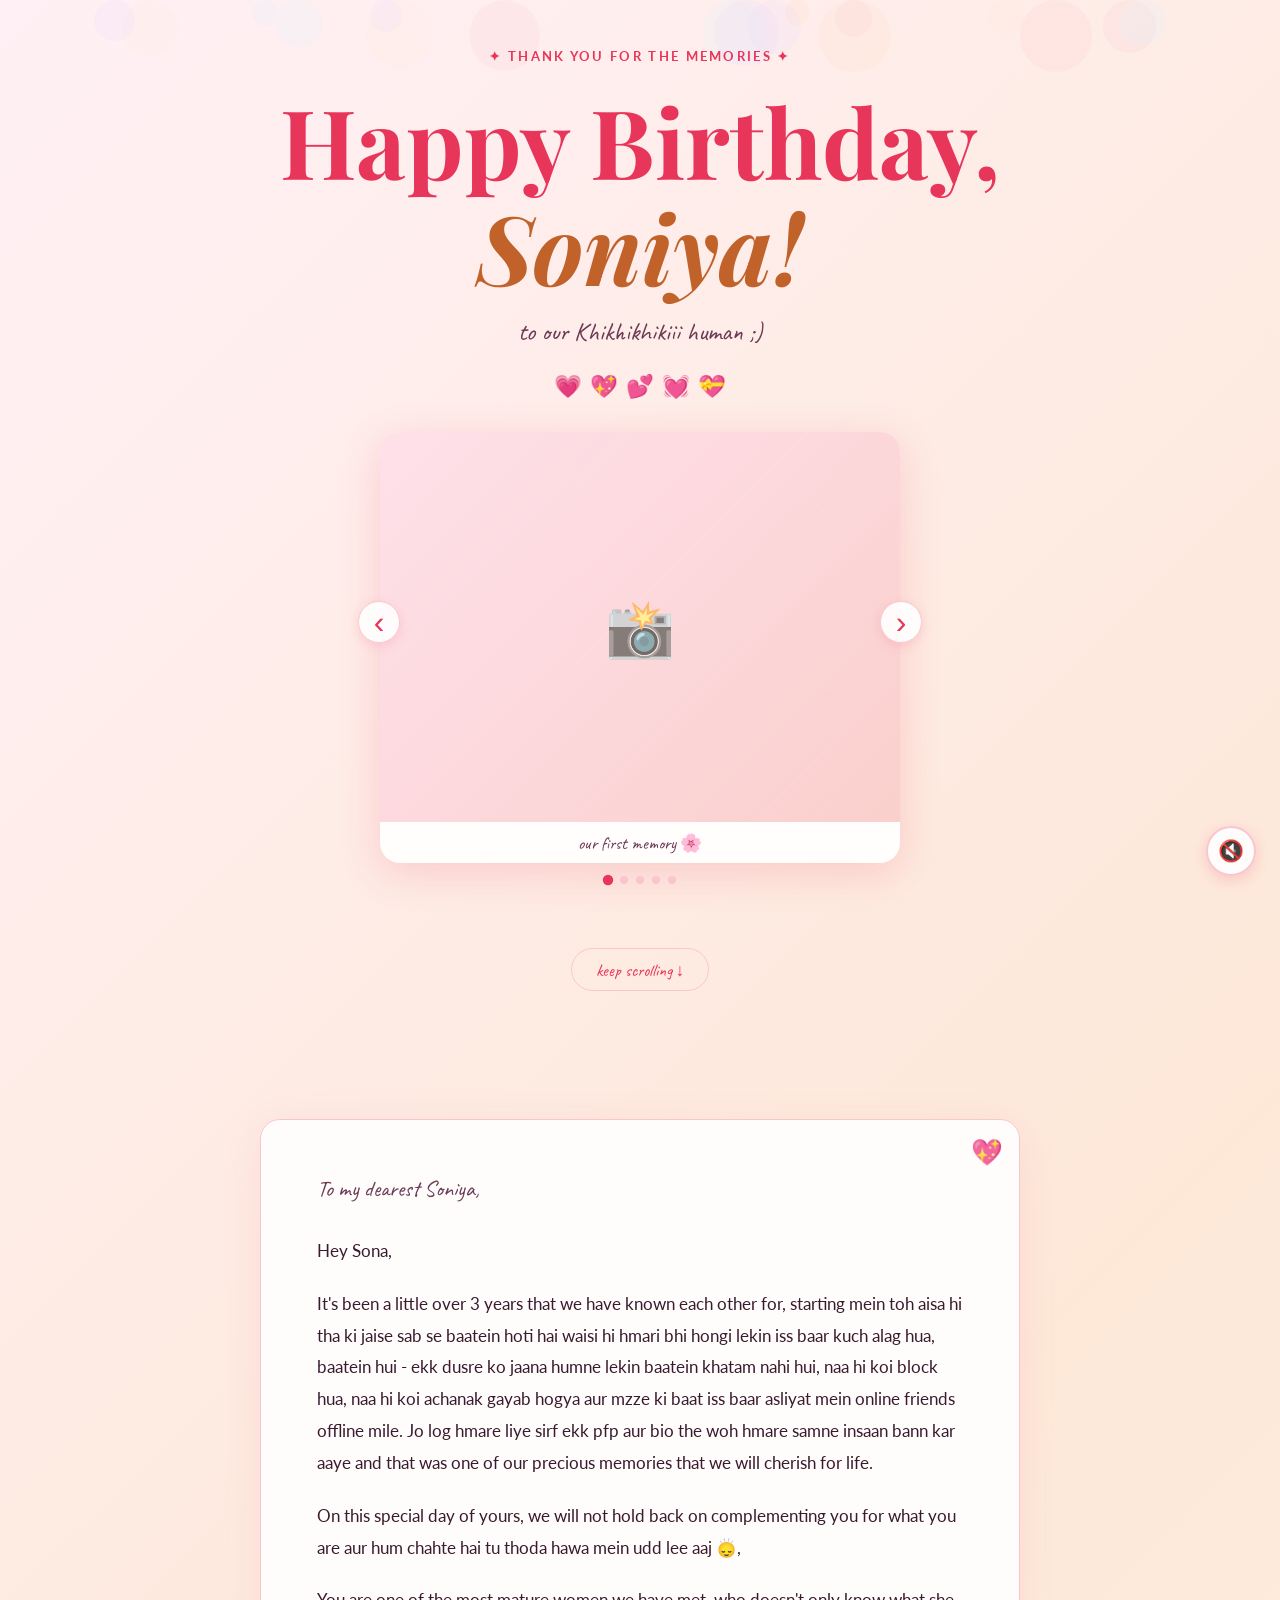
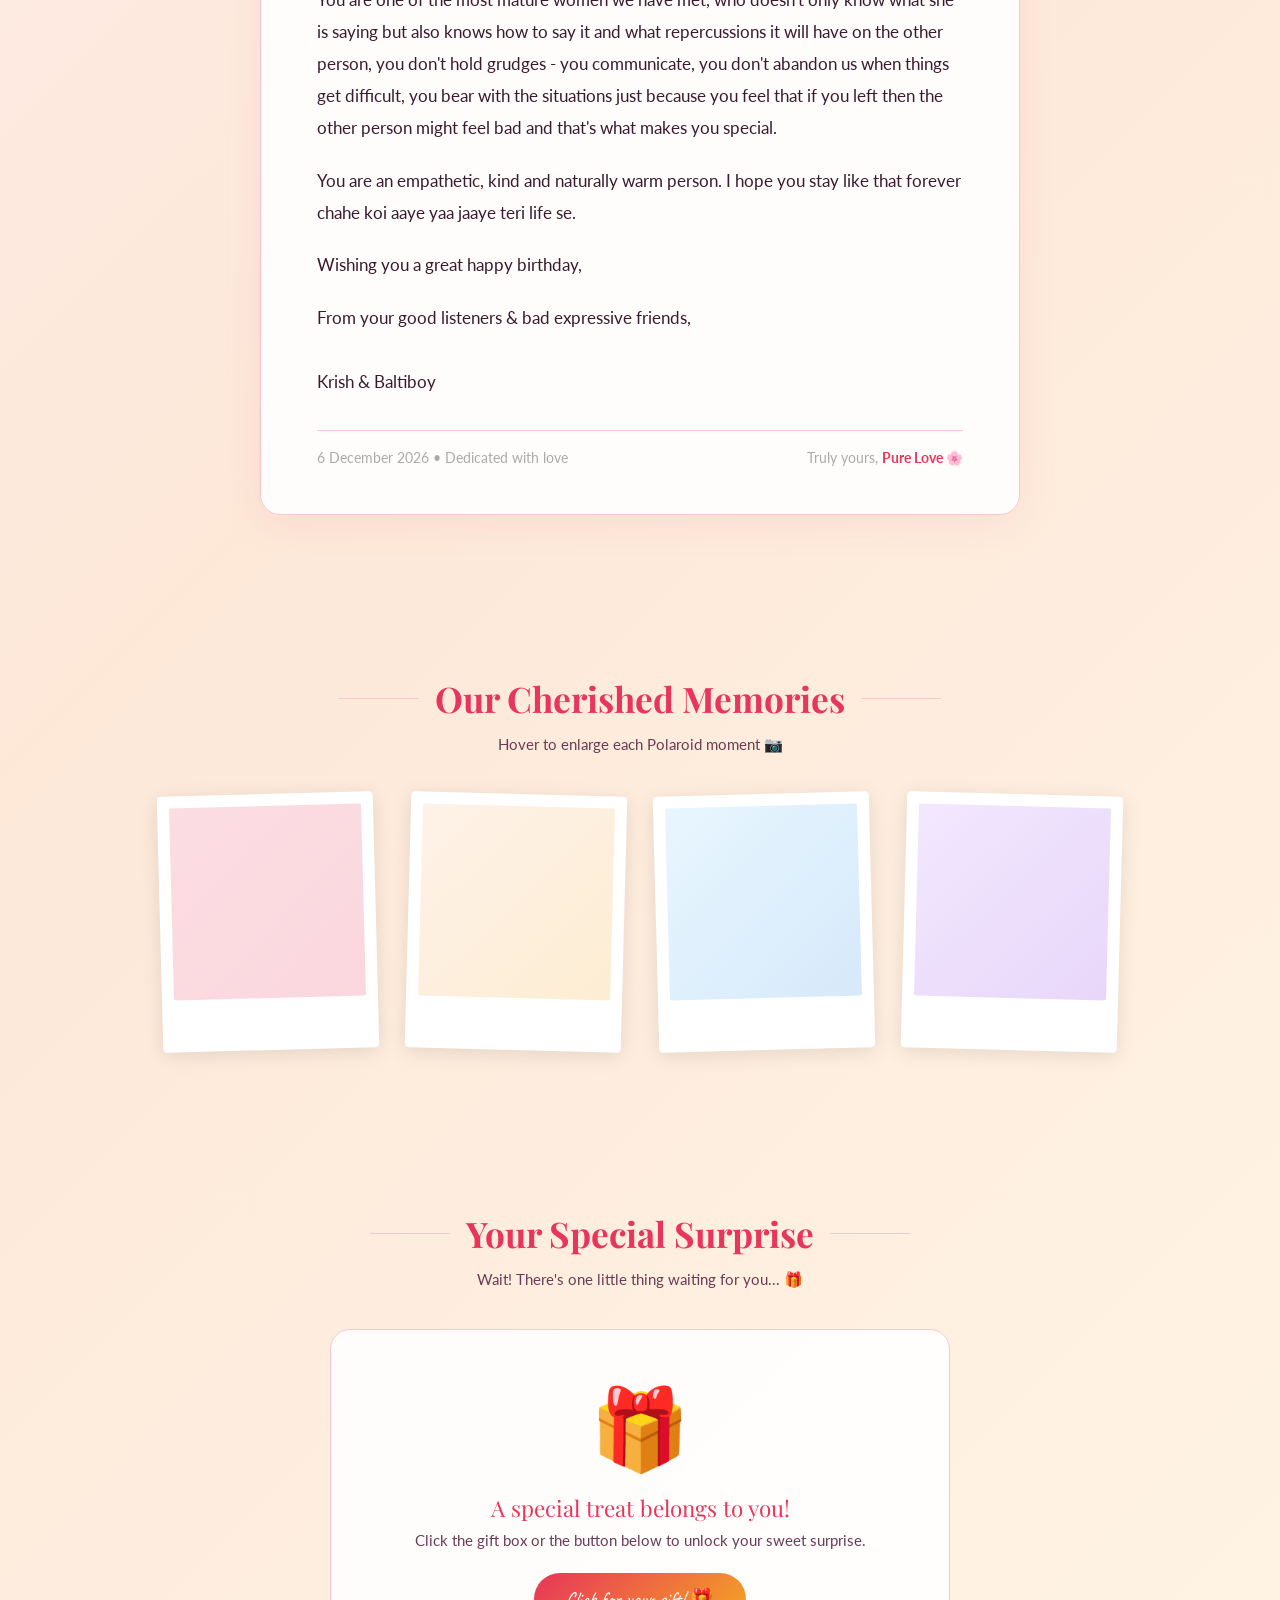
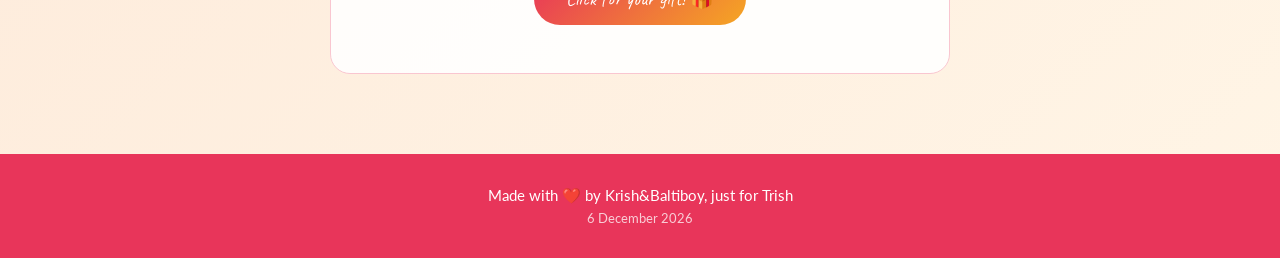
==== index.html @ 86bf69ec "Move project files to root" ====
<!DOCTYPE html>
<html lang="en">
<head>
  <meta charset="UTF-8" />
  <meta name="viewport" content="width=device-width, initial-scale=1.0"/>
  <title>Happy Birthday, Soniya! 🎂</title>
  <link rel="stylesheet" href="style.css" />
  <link href="https://fonts.googleapis.com/css2?family=Playfair+Display:ital,wght@0,400;0,700;1,400&family=Lato:wght@300;400;700&family=Caveat:wght@400;600&display=swap" rel="stylesheet">
</head>
<body>

  <!-- Audio players -->
  <audio id="normalMusic" loop>
    <source src="https://www.bensound.com/bensound-music/bensound-romantic.mp3" type="audio/mpeg">
  </audio>
  <audio id="bdayMusic" loop>
    <source src="https://www.soundhelix.com/examples/mp3/SoundHelix-Song-1.mp3" type="audio/mpeg">
  </audio>

  <!-- Music toggle button -->
  <button class="music-btn" id="musicBtn" onclick="toggleMusic()">🔇</button>

  <!-- Floating background elements -->
  <div class="bg-floaters" id="bgFloaters"></div>

  <!-- COUNTDOWN / BIRTHDAY BANNER -->
  <div id="countdownBanner" class="countdown-banner">
    <div id="countdownInner"></div>
  </div>

  <!-- HERO SECTION -->
  <section id="hero">
    <div class="sparkles" id="sparkles"></div>
    <p class="eyebrow" id="heroEyebrow">✦ wishing you the happiest day ✦</p>
    <h1 id="heroTitle">Happy Birthday,<br><span class="name">Soniya!</span></h1>
    <p class="tagline" id="heroTagline">to our Khikhikhikiii human ;)</p>
    <div class="hearts-row" id="heartsRow"></div>

    <!-- PHOTO CAROUSEL -->
    <div class="carousel-wrapper">
      <button class="carousel-arrow left" onclick="moveCarousel(-1)">&#8249;</button>
      <div class="carousel-track-outer">
        <div class="carousel-track" id="carouselTrack">
          <div class="carousel-slide">
            <div class="carousel-photo cp1">📸</div>
            <p class="carousel-caption">our first memory 🌸</p>
          </div>
          <div class="carousel-slide">
            <div class="carousel-photo cp2">📸</div>
            <p class="carousel-caption">laughing together ✨</p>
          </div>
          <div class="carousel-slide">
            <div class="carousel-photo cp3">📸</div>
            <p class="carousel-caption">always smiling 💫</p>
          </div>
          <div class="carousel-slide">
            <div class="carousel-photo cp4">📸</div>
            <p class="carousel-caption">sweet moments 🎂</p>
          </div>
          <div class="carousel-slide">
            <div class="carousel-photo cp5">📸</div>
            <p class="carousel-caption">my favorite human 💖</p>
          </div>
        </div>
      </div>
      <button class="carousel-arrow right" onclick="moveCarousel(1)">&#8250;</button>
      <div class="carousel-dots" id="carouselDots"></div>
    </div>

    <a href="#letter" class="scroll-btn">keep scrolling ↓</a>
  </section>

  <!-- LETTER SECTION -->
  <section id="letter">
    <div class="letter-card">
      <span class="letter-heart">💖</span>
      <div class="letter-inner">
        <p class="salutation">To my dearest Soniya,</p>
        <p>Hey Sona, </p>
        <p>It's been a little over 3 years that we have known each other for, starting mein toh aisa hi tha ki jaise sab se baatein hoti hai waisi hi hmari bhi hongi lekin iss baar kuch alag hua, baatein hui - ekk dusre ko jaana humne lekin baatein khatam nahi hui, naa hi koi block hua, naa hi koi achanak gayab hogya aur mzze ki baat iss baar asliyat mein online friends offline mile. Jo log hmare liye sirf ekk pfp aur bio the woh hmare samne insaan bann kar aaye and that was one of our precious memories that we will cherish for life. </p>
        <p>On this special day of yours, we will not hold back on complementing you for what you are aur hum chahte hai tu thoda hawa mein udd lee aaj 🙂‍↕️,</p>
        <p>You are one of the most mature women we have met, who doesn't only know what she is saying but also knows how to say it and what repercussions it will have on the other person, you don't hold grudges - you communicate, you don't abandon us when things get difficult, you bear with the situations just because you feel that if you left then the other person might feel bad and that's what makes you special.</p>
        <p>You are an empathetic, kind and naturally warm person. I hope you stay like that forever chahe koi aaye yaa jaaye teri life se.</p>
        <p>Wishing you a great happy birthday,</p>
        <p>From your good listeners & bad expressive friends,</p>
        <p class="sign-off">Krish & Baltiboy</p>
      </div>
      <div class="letter-footer">
        <span class="letter-date" id="letterDate"></span>
        <span class="letter-brand">Truly yours, <strong>Pure Love 🌸</strong></span>
      </div>
    </div>
  </section>

  <!-- MEMORIES SECTION -->
  <section id="memories">
    <div class="section-header">
      <span class="line"></span>
      <h2>Our Cherished Memories</h2>
      <span class="line"></span>
    </div>
    <p class="section-sub">Hover to enlarge each Polaroid moment 📷</p>
    <div class="polaroid-grid">
      <div class="polaroid">
        <div class="polaroid-photo ph1"></div>
      </div>
      <div class="polaroid">
        <div class="polaroid-photo ph2"></div>
      </div>
      <div class="polaroid">
        <div class="polaroid-photo ph3"></div>
      </div>
      <div class="polaroid">
        <div class="polaroid-photo ph4"></div>
      </div>
    </div>
  </section>

  <!-- SURPRISE SECTION -->
  <section id="surprise">
    <div class="section-header">
      <span class="line"></span>
      <h2>Your Special Surprise</h2>
      <span class="line"></span>
    </div>
    <p class="section-sub">Wait! There's one little thing waiting for you... 🎁</p>

    <div class="gift-box-wrapper" id="giftWrapper">
      <div class="gift-front" id="giftFront">
        <div class="gift-icon" onclick="revealGift()">🎁</div>
        <p class="gift-title">A special treat belongs to you!</p>
        <p class="gift-hint">Click the gift box or the button below to unlock your sweet surprise.</p>
        <button class="gift-btn" onclick="revealGift()">Click for your gift! 🎁</button>
      </div>

      <div class="gift-reveal" id="giftReveal">
        <div class="confetti-burst" id="confettiBurst"></div>
        <p class="reveal-title">Ta-Da! Go treat yourself! 🎉</p>
        <p class="reveal-sub">Here is a little sweet treat. Go grab your favorite double chocolate cookie or a special latte today!</p>

        <!-- IMAGE FOR GIFT SURPRISE -->
        <div class="note-wrapper">
          <img class="gift-display-image" src="images/image.png" alt="Birthday surprise gift" />
        </div>

        <button class="fold-btn" onclick="foldBack()">Fold surprise back ↩</button>
      </div>
    </div>
  </section>

  <!-- FOOTER -->
  <footer>
    <p>Made with ❤️ by Krish&Baltiboy, just for Trish</p>
    <p class="footer-date" id="footerDate"></p>
  </footer>

  <script src="script.js"></script>
</body>
</html>
---- style.css ----
*, *::before, *::after { margin: 0; padding: 0; box-sizing: border-box; }

:root {
  --pink: #e8355a;
  --pink-light: #f9c6d0;
  --pink-pale: #fff0f5;
  --peach: #fde8d8;
  --gold: #f5a623;
  --text-dark: #3a1a2e;
  --text-mid: #6b3a55;
  --white: #ffffff;
  --gradient-bg: linear-gradient(135deg, #fff0f5 0%, #fde8d8 50%, #fff5e6 100%);
}

html { scroll-behavior: smooth; }

body {
  font-family: 'Lato', sans-serif;
  background: var(--gradient-bg);
  color: var(--text-dark);
  overflow-x: hidden;
}

/* Birthday mode — extra sparkle background */
body.is-bday {
  background: linear-gradient(135deg, #ffe0ec 0%, #ffd6c8 50%, #fff0d6 100%);
}

/* ── MUSIC BUTTON ── */
.music-btn {
  position: fixed;
  bottom: 1.5rem;
  right: 1.5rem;
  z-index: 1000;
  width: 50px; height: 50px;
  border-radius: 50%;
  border: 2px solid var(--pink-light);
  background: rgba(255,255,255,0.9);
  font-size: 1.3rem;
  cursor: pointer;
  box-shadow: 0 4px 15px rgba(232,53,90,0.2);
  transition: transform 0.2s, box-shadow 0.2s;
}
.music-btn:hover { transform: scale(1.1); }
.music-btn.playing {
  border-color: var(--pink);
  animation: musicPulse 1.5s ease-in-out infinite;
}
@keyframes musicPulse {
  0%, 100% { box-shadow: 0 4px 15px rgba(232,53,90,0.2); }
  50%       { box-shadow: 0 4px 25px rgba(232,53,90,0.5); }
}

/* ── COUNTDOWN BANNER ── */
.countdown-banner {
  display: none;
  position: sticky;
  top: 0;
  z-index: 500;
  background: linear-gradient(90deg, #e8355a, #f5a623);
  color: white;
  text-align: center;
  padding: 0.8rem 1rem;
  box-shadow: 0 2px 12px rgba(232,53,90,0.3);
}
.countdown-banner.visible { display: block; }

.cd-label {
  font-family: 'Caveat', cursive;
  font-size: 1rem;
  margin-bottom: 0.4rem;
  opacity: 0.95;
}
.cd-blocks {
  display: inline-flex;
  align-items: center;
  gap: 0.4rem;
}
.cd-block {
  display: flex;
  flex-direction: column;
  align-items: center;
  background: rgba(255,255,255,0.2);
  border-radius: 8px;
  padding: 0.25rem 0.7rem;
  min-width: 52px;
}
.cd-num {
  font-family: 'Playfair Display', serif;
  font-size: 1.5rem;
  font-weight: 700;
  line-height: 1;
}
.cd-unit {
  font-size: 0.6rem;
  text-transform: uppercase;
  letter-spacing: 0.1em;
  opacity: 0.85;
}
.cd-sep {
  font-size: 1.4rem;
  font-weight: bold;
  opacity: 0.7;
  margin-bottom: 0.8rem;
}

/* ── BACKGROUND FLOATERS ── */
.bg-floaters {
  position: fixed;
  inset: 0;
  pointer-events: none;
  z-index: 0;
  overflow: hidden;
}
.floater {
  position: absolute;
  border-radius: 50%;
  opacity: 0.18;
  animation: floatDot linear infinite;
}
@keyframes floatDot {
  0%   { transform: translateY(100vh) scale(0.5); opacity: 0; }
  10%  { opacity: 0.18; }
  90%  { opacity: 0.18; }
  100% { transform: translateY(-10vh) scale(1); opacity: 0; }
}

/* ── HERO ── */
#hero {
  min-height: 100vh;
  display: flex;
  flex-direction: column;
  align-items: center;
  justify-content: center;
  text-align: center;
  padding: 3rem 1.5rem;
  position: relative;
  z-index: 1;
}

.eyebrow {
  font-size: 0.8rem;
  letter-spacing: 0.18em;
  color: var(--pink);
  font-weight: 700;
  text-transform: uppercase;
  margin-bottom: 1.5rem;
  animation: fadeUp 0.8s ease both;
}

#hero h1 {
  font-family: 'Playfair Display', serif;
  font-size: clamp(3rem, 8vw, 6rem);
  color: var(--pink);
  line-height: 1.1;
  animation: fadeUp 0.9s ease 0.1s both;
}
#hero h1 .name {
  color: #c0622a;
  font-style: italic;
  display: block;
}

.tagline {
  font-family: 'Caveat', cursive;
  font-size: 1.6rem;
  color: var(--text-mid);
  margin-top: 1rem;
  animation: fadeUp 1s ease 0.2s both;
}

.hearts-row {
  display: flex;
  gap: 0.5rem;
  margin-top: 1.5rem;
  animation: fadeUp 1s ease 0.3s both;
}
.heart-float {
  font-size: 1.4rem;
  animation: heartBeat 1.8s ease-in-out infinite;
}
.heart-float:nth-child(2) { animation-delay: 0.3s; }
.heart-float:nth-child(3) { animation-delay: 0.6s; }
@keyframes heartBeat {
  0%, 100% { transform: scale(1); }
  50%       { transform: scale(1.3); }
}

.scroll-btn {
  margin-top: 2.5rem;
  font-family: 'Caveat', cursive;
  font-size: 1.1rem;
  color: var(--pink);
  text-decoration: none;
  border: 1.5px solid var(--pink-light);
  padding: 0.6rem 1.5rem;
  border-radius: 50px;
  animation: fadeUp 1s ease 0.4s both, bounce 2s ease 1.5s infinite;
  transition: background 0.2s;
}
.scroll-btn:hover { background: var(--pink-light); }
@keyframes bounce {
  0%, 100% { transform: translateY(0); }
  50%       { transform: translateY(6px); }
}

/* Sparkles */
.sparkles { position: absolute; inset: 0; pointer-events: none; }
.sparkle {
  position: absolute;
  animation: sparklePop 3s ease-in-out infinite;
  opacity: 0;
}
@keyframes sparklePop {
  0%, 100% { opacity: 0; transform: scale(0) rotate(0deg); }
  50%       { opacity: 1; transform: scale(1) rotate(180deg); }
}

/* ── LETTER ── */
#letter { padding: 5rem 1.5rem; position: relative; z-index: 1; }

.letter-card {
  position: relative;
  max-width: 760px;
  margin: 0 auto;
  background: rgba(255,255,255,0.88);
  border-radius: 20px;
  border: 1px solid var(--pink-light);
  padding: 3rem 3.5rem;
  box-shadow: 0 8px 40px rgba(232,53,90,0.08);
  opacity: 0;
  transform: translateY(30px);
  transition: opacity 0.7s ease, transform 0.7s ease;
}
.letter-card.visible { opacity: 1; transform: translateY(0); }

.letter-heart {
  position: absolute;
  top: 1rem;
  right: 1rem;
  font-size: 1.6rem;
  color: var(--pink);
  opacity: 0.9;
  animation: heartBeat 2s ease-in-out infinite;
}

.letter-inner p {
  font-size: 1.05rem;
  line-height: 1.9;
  color: var(--text-dark);
  margin-bottom: 1.3rem;
}
.salutation {
  font-family: 'Caveat', cursive;
  font-size: 1.4rem !important;
  color: var(--text-mid) !important;
  margin-bottom: 1.5rem !important;
}
.sign-off { margin-top: 2rem !important; }
.signature {
  font-family: 'Caveat', cursive;
  font-size: 1.5rem;
  color: var(--pink);
  display: block;
  margin-top: 0.3rem;
}
.letter-footer {
  display: flex;
  justify-content: space-between;
  align-items: center;
  margin-top: 2rem;
  padding-top: 1.2rem;
  border-top: 1px solid var(--pink-light);
  font-size: 0.85rem;
  color: #aaa;
  flex-wrap: wrap;
  gap: 0.5rem;
}
.letter-brand strong { color: var(--pink); }

/* ── SECTION COMMON ── */
section { position: relative; z-index: 1; }

.section-header {
  display: flex;
  align-items: center;
  gap: 1rem;
  justify-content: center;
  margin-bottom: 0.8rem;
}
.section-header h2 {
  font-family: 'Playfair Display', serif;
  font-size: clamp(1.6rem, 4vw, 2.2rem);
  color: var(--pink);
  white-space: nowrap;
}
.line { flex: 1; max-width: 80px; height: 1px; background: var(--pink-light); }
.section-sub { text-align: center; color: var(--text-mid); font-size: 0.95rem; margin-bottom: 2.5rem; }

/* ── MEMORIES ── */
#memories { padding: 5rem 1.5rem; }

.polaroid-grid {
  display: grid;
  grid-template-columns: repeat(auto-fit, minmax(200px, 1fr));
  gap: 2rem;
  max-width: 960px;
  margin: 0 auto;
}

.polaroid {
  background: white;
  padding: 12px 12px 40px;
  border-radius: 4px;
  box-shadow: 0 4px 20px rgba(0,0,0,0.1);
  transition: transform 0.35s cubic-bezier(.34,1.56,.64,1), box-shadow 0.35s ease;
  cursor: pointer;
  opacity: 0;
  transform: translateY(30px) rotate(-1deg);
}
.polaroid:nth-child(even) { transform: translateY(30px) rotate(1deg); }
.polaroid.visible { opacity: 1; }
.polaroid.visible:nth-child(odd)  { transform: rotate(-1.5deg); }
.polaroid.visible:nth-child(even) { transform: rotate(1.5deg); }
.polaroid:hover {
  transform: scale(1.1) rotate(0deg) !important;
  box-shadow: 0 16px 50px rgba(232,53,90,0.18);
  z-index: 10;
}

.polaroid-photo {
  width: 100%;
  aspect-ratio: 1;
  border-radius: 2px;
  margin-bottom: 12px;
  display: flex;
  align-items: center;
  justify-content: center;
  font-size: 2.5rem;
  opacity: 0.6;
}
.ph1 { background: linear-gradient(135deg, #f9c6d0, #e8355a55); }
.ph2 { background: linear-gradient(135deg, #fde8d8, #f5a62355); }
.ph3 { background: linear-gradient(135deg, #d8f0fd, #3590e855); }
.ph4 { background: linear-gradient(135deg, #e8d8fd, #9035e855); }

.polaroid-label {
  font-family: 'Caveat', cursive;
  font-size: 1rem;
  text-align: center;
  color: var(--text-dark);
  line-height: 1.3;
}

/* ── SURPRISE ── */
#surprise { padding: 5rem 1.5rem; }

.gift-box-wrapper {
  max-width: 620px;
  margin: 0 auto;
  background: rgba(255,255,255,0.88);
  border-radius: 20px;
  border: 1px solid var(--pink-light);
  padding: 3rem 2.5rem;
  text-align: center;
  min-height: 320px;
  position: relative;
  overflow: hidden;
}

.gift-front { animation: fadeUp 0.6s ease both; }

.gift-icon {
  font-size: 5rem;
  cursor: pointer;
  display: inline-block;
  animation: giftWiggle 2s ease-in-out infinite;
}
.gift-icon:hover { transform: scale(1.15); }
@keyframes giftWiggle {
  0%, 100% { transform: rotate(-3deg); }
  50%       { transform: rotate(3deg); }
}

.gift-title { font-family: 'Playfair Display', serif; font-size: 1.4rem; color: var(--pink); margin: 1rem 0 0.5rem; }
.gift-hint  { color: var(--text-mid); font-size: 0.95rem; margin-bottom: 1.5rem; }

.gift-btn {
  background: linear-gradient(135deg, #e8355a, #f5a623);
  color: white;
  border: none;
  padding: 0.9rem 2rem;
  border-radius: 50px;
  font-family: 'Caveat', cursive;
  font-size: 1.2rem;
  cursor: pointer;
  transition: transform 0.2s, box-shadow 0.2s;
}
.gift-btn:hover { transform: scale(1.04); box-shadow: 0 6px 20px rgba(232,53,90,0.3); }

.gift-reveal { display: none; animation: fadeUp 0.6s ease both; }
.gift-reveal.show { display: block; }

.reveal-title { font-family: 'Playfair Display', serif; font-size: 1.8rem; color: var(--pink); margin-bottom: 0.5rem; }
.reveal-sub   { color: var(--text-mid); margin-bottom: 1.5rem; font-size: 0.95rem; }

/* ₹200 Note SVG */
.note-wrapper {
  max-width: 520px;
  margin: 0 auto 1.5rem;
  filter: drop-shadow(0 8px 25px rgba(180,120,0,0.35));
  transition: transform 0.3s ease;
}
.note-wrapper:hover { transform: scale(1.02) rotate(-0.5deg); }
.gift-display-image {
  width: 100%;
  height: auto;
  display: block;
  border-radius: 12px;
  object-fit: cover;
}

.fold-btn {
  background: transparent;
  border: 1px solid var(--pink-light);
  color: var(--text-mid);
  padding: 0.5rem 1.2rem;
  border-radius: 50px;
  cursor: pointer;
  font-size: 0.9rem;
  transition: background 0.2s;
}
.fold-btn:hover { background: var(--pink-light); }

/* Confetti */
.confetti-burst { position: absolute; inset: 0; pointer-events: none; }
.confetti-piece {
  position: absolute;
  animation: confettiFall linear forwards;
}
@keyframes confettiFall {
  0%   { transform: translateY(-20px) rotate(0deg); opacity: 1; }
  100% { transform: translateY(400px) rotate(720deg); opacity: 0; }
}

/* ── FOOTER ── */
footer {
  background: var(--pink);
  color: white;
  text-align: center;
  padding: 2rem;
  font-size: 0.95rem;
  position: relative;
  z-index: 1;
}
footer .footer-date { opacity: 0.75; font-size: 0.8rem; margin-top: 0.3rem; }

/* ── ANIMATIONS ── */
@keyframes fadeUp {
  from { opacity: 0; transform: translateY(20px); }
  to   { opacity: 1; transform: translateY(0); }
}

/* ── CAROUSEL ── */
.carousel-wrapper {
  position: relative;
  width: 100%;
  max-width: 520px;
  margin: 2rem auto 1.5rem;
  animation: fadeUp 1s ease 0.35s both;
}

.carousel-track-outer {
  overflow: hidden;
  border-radius: 20px;
  box-shadow: 0 10px 40px rgba(232,53,90,0.18);
}

.carousel-track {
  display: flex;
  transition: transform 0.5s cubic-bezier(.77,0,.18,1);
}

.carousel-slide {
  min-width: 100%;
  display: flex;
  flex-direction: column;
  align-items: center;
}

.carousel-photo {
  width: 100%;
  aspect-ratio: 4/3;
  display: flex;
  align-items: center;
  justify-content: center;
  font-size: 3.5rem;
  opacity: 0.55;
  border-radius: 20px 20px 0 0;
}
/* To swap in a real photo, replace the background with:
   background: url('images/photo1.jpg') center/cover no-repeat; */
.cp1 { background: linear-gradient(135deg, #ffd6e8, #e8355a44); }
.cp2 { background: linear-gradient(135deg, #fde8d8, #f5a62355); }
.cp3 { background: linear-gradient(135deg, #d8f0fd, #3590e855); }
.cp4 { background: linear-gradient(135deg, #e8d8fd, #9035e855); }
.cp5 { background: linear-gradient(135deg, #d8fde8, #35e85555); }

.carousel-caption {
  background: rgba(255,255,255,0.92);
  width: 100%;
  text-align: center;
  font-family: 'Caveat', cursive;
  font-size: 1.1rem;
  color: var(--text-mid);
  padding: 0.6rem 1rem;
  border-radius: 0 0 20px 20px;
}

.carousel-arrow {
  position: absolute;
  top: 42%;
  transform: translateY(-50%);
  background: rgba(255,255,255,0.9);
  border: 1.5px solid var(--pink-light);
  color: var(--pink);
  font-size: 2rem;
  width: 42px; height: 42px;
  border-radius: 50%;
  cursor: pointer;
  z-index: 10;
  display: flex;
  align-items: center;
  justify-content: center;
  line-height: 1;
  transition: background 0.2s, transform 0.2s;
  box-shadow: 0 3px 12px rgba(232,53,90,0.15);
}
.carousel-arrow:hover { background: var(--pink-light); transform: translateY(-50%) scale(1.1); }
.carousel-arrow.left  { left: -22px; }
.carousel-arrow.right { right: -22px; }

.carousel-dots {
  display: flex;
  justify-content: center;
  gap: 8px;
  margin-top: 0.8rem;
}
.carousel-dot {
  width: 8px; height: 8px;
  border-radius: 50%;
  background: var(--pink-light);
  cursor: pointer;
  transition: background 0.3s, transform 0.3s;
  border: none;
}
.carousel-dot.active {
  background: var(--pink);
  transform: scale(1.3);
}

/* ── RESPONSIVE ── */
@media (max-width: 600px) {
  .letter-card { padding: 2rem 1.5rem; }
  .polaroid-grid { grid-template-columns: repeat(2, 1fr); gap: 1rem; }
  .cd-num { font-size: 1.2rem; }
  .cd-block { min-width: 42px; padding: 0.2rem 0.5rem; }
}
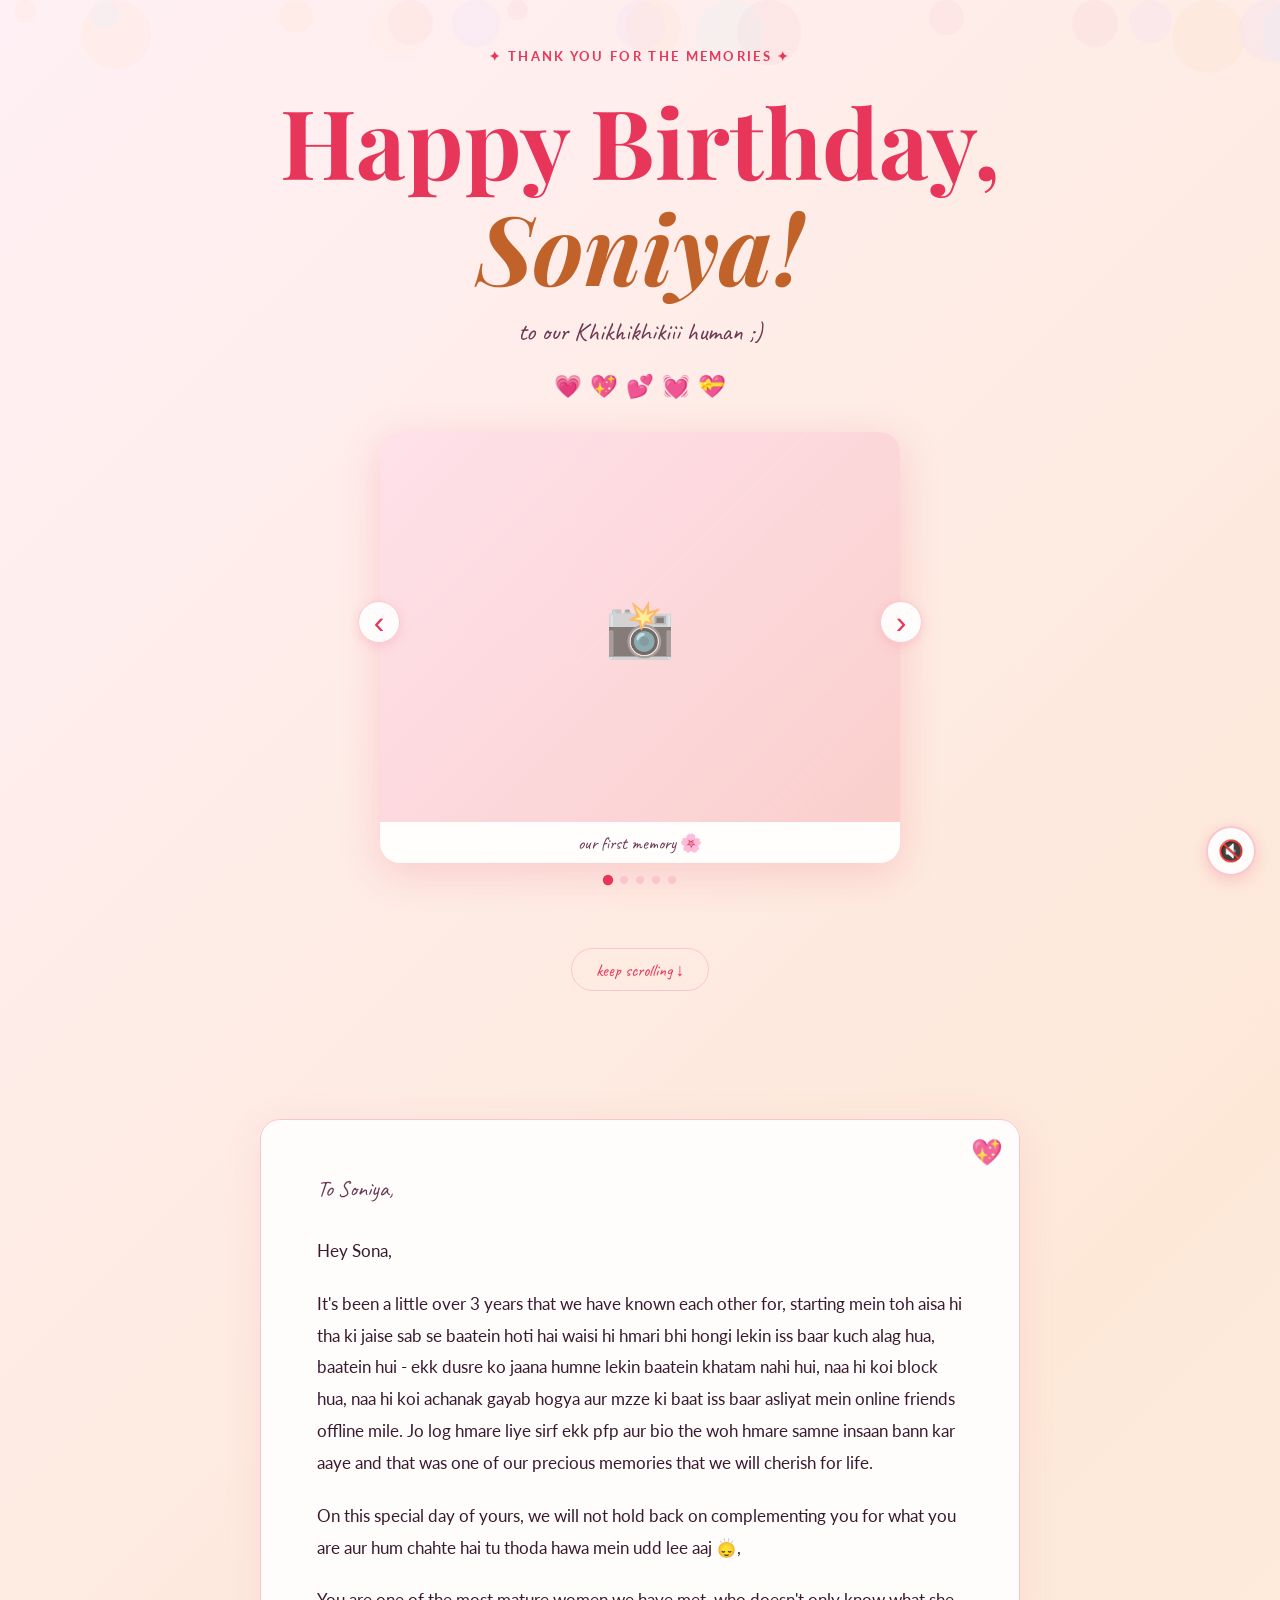
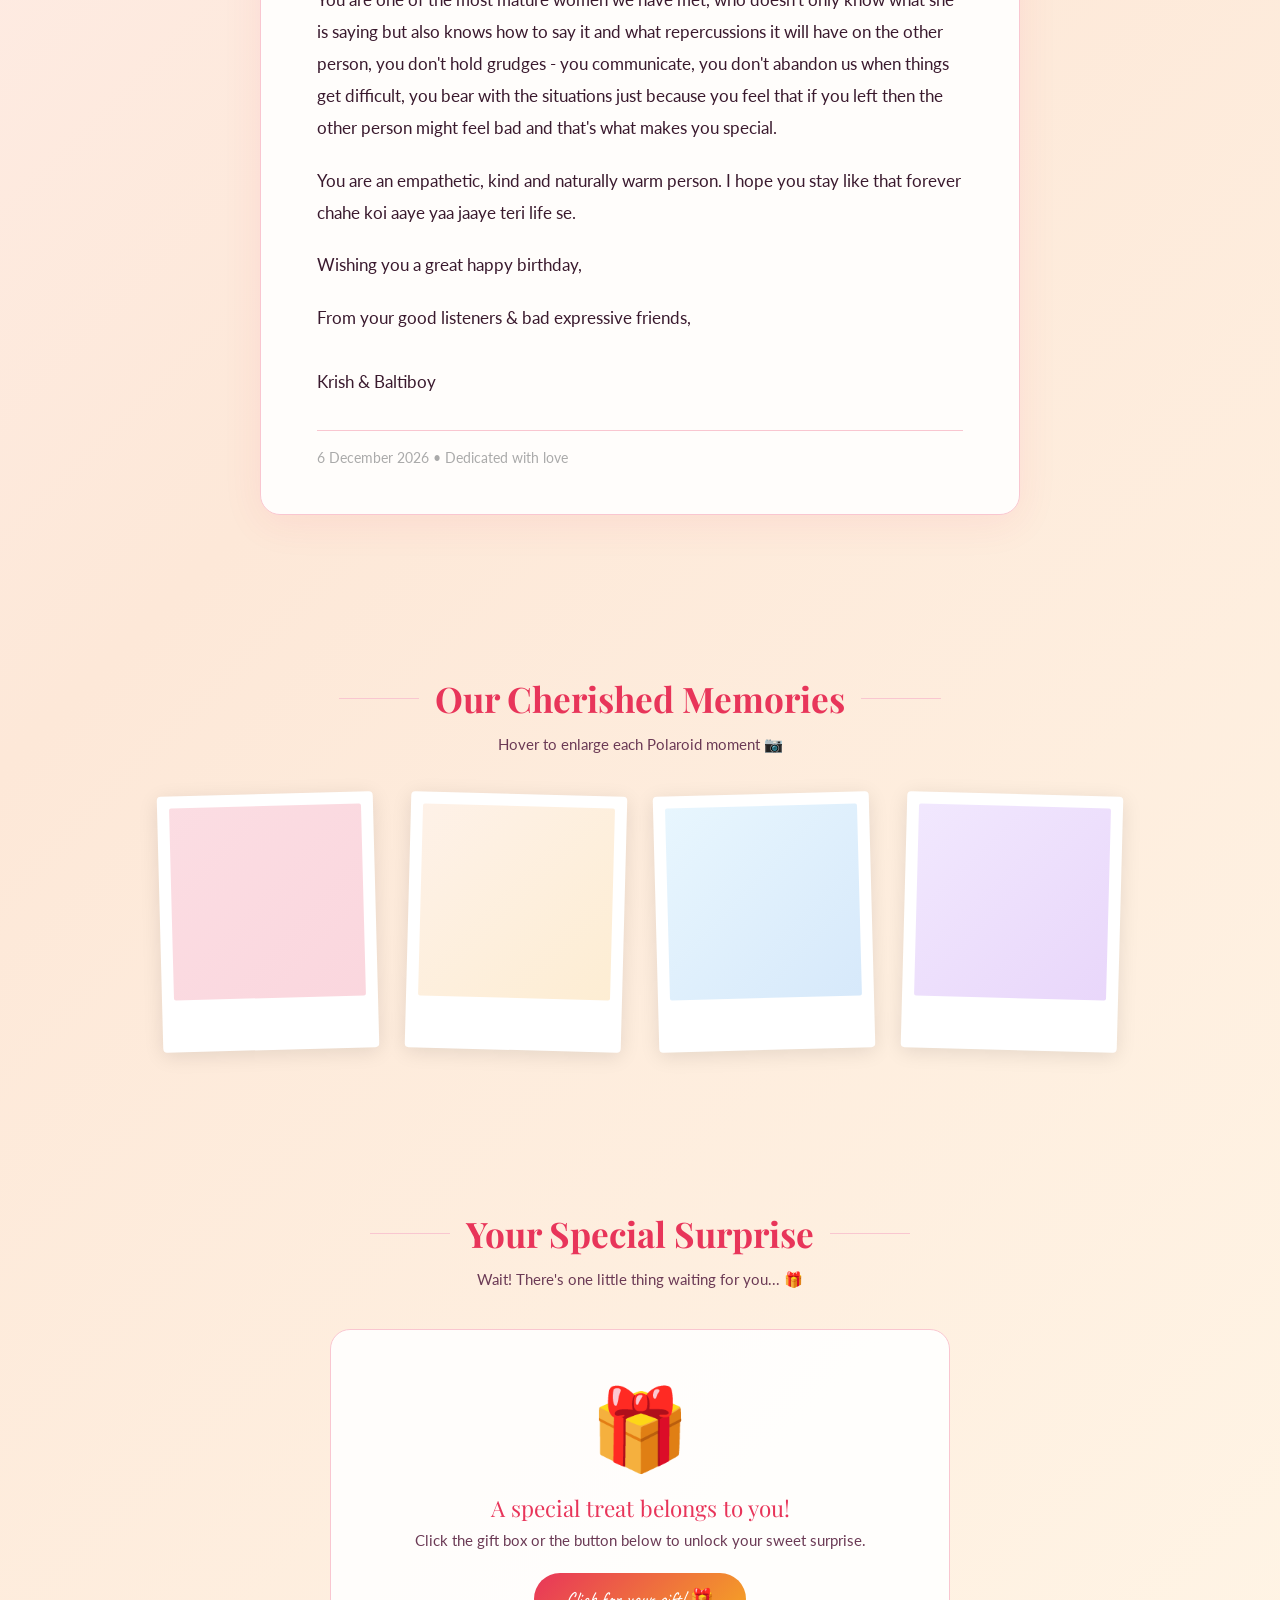
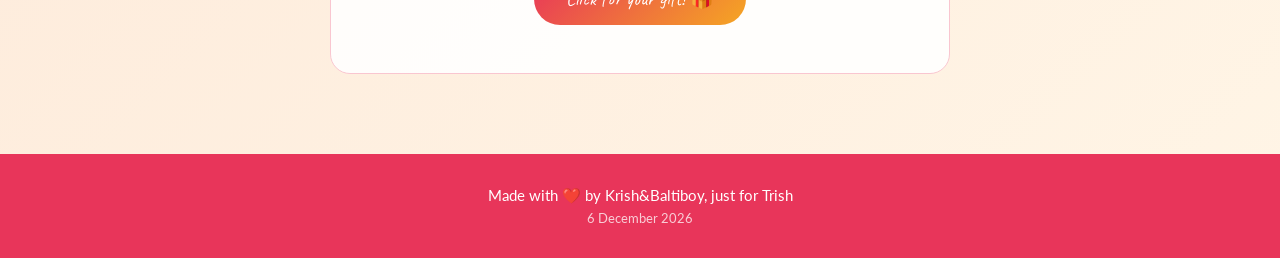
==== commit 429410ad: "new modify" ====
--- a/index.html
+++ b/index.html
@@ -10,11 +10,11 @@
 <body>
 
   <!-- Audio players -->
-  <audio id="normalMusic" loop>
-    <source src="https://www.bensound.com/bensound-music/bensound-romantic.mp3" type="audio/mpeg">
+  <audio id="normalMusic" loop preload="auto">
+    <source src="music/videoplayback.m4a" type="audio/mp4">
   </audio>
-  <audio id="bdayMusic" loop>
-    <source src="https://www.soundhelix.com/examples/mp3/SoundHelix-Song-1.mp3" type="audio/mpeg">
+  <audio id="bdayMusic" loop preload="auto">
+    <source src="music/videoplayback (1).m4a" type="audio/mp4">
   </audio>
 
   <!-- Music toggle button -->
@@ -75,7 +75,7 @@
     <div class="letter-card">
       <span class="letter-heart">💖</span>
       <div class="letter-inner">
-        <p class="salutation">To my dearest Soniya,</p>
+        <p class="salutation">To Soniya,</p>
         <p>Hey Sona, </p>
         <p>It's been a little over 3 years that we have known each other for, starting mein toh aisa hi tha ki jaise sab se baatein hoti hai waisi hi hmari bhi hongi lekin iss baar kuch alag hua, baatein hui - ekk dusre ko jaana humne lekin baatein khatam nahi hui, naa hi koi block hua, naa hi koi achanak gayab hogya aur mzze ki baat iss baar asliyat mein online friends offline mile. Jo log hmare liye sirf ekk pfp aur bio the woh hmare samne insaan bann kar aaye and that was one of our precious memories that we will cherish for life. </p>
         <p>On this special day of yours, we will not hold back on complementing you for what you are aur hum chahte hai tu thoda hawa mein udd lee aaj 🙂‍↕️,</p>
@@ -87,7 +87,6 @@
       </div>
       <div class="letter-footer">
         <span class="letter-date" id="letterDate"></span>
-        <span class="letter-brand">Truly yours, <strong>Pure Love 🌸</strong></span>
       </div>
     </div>
   </section>
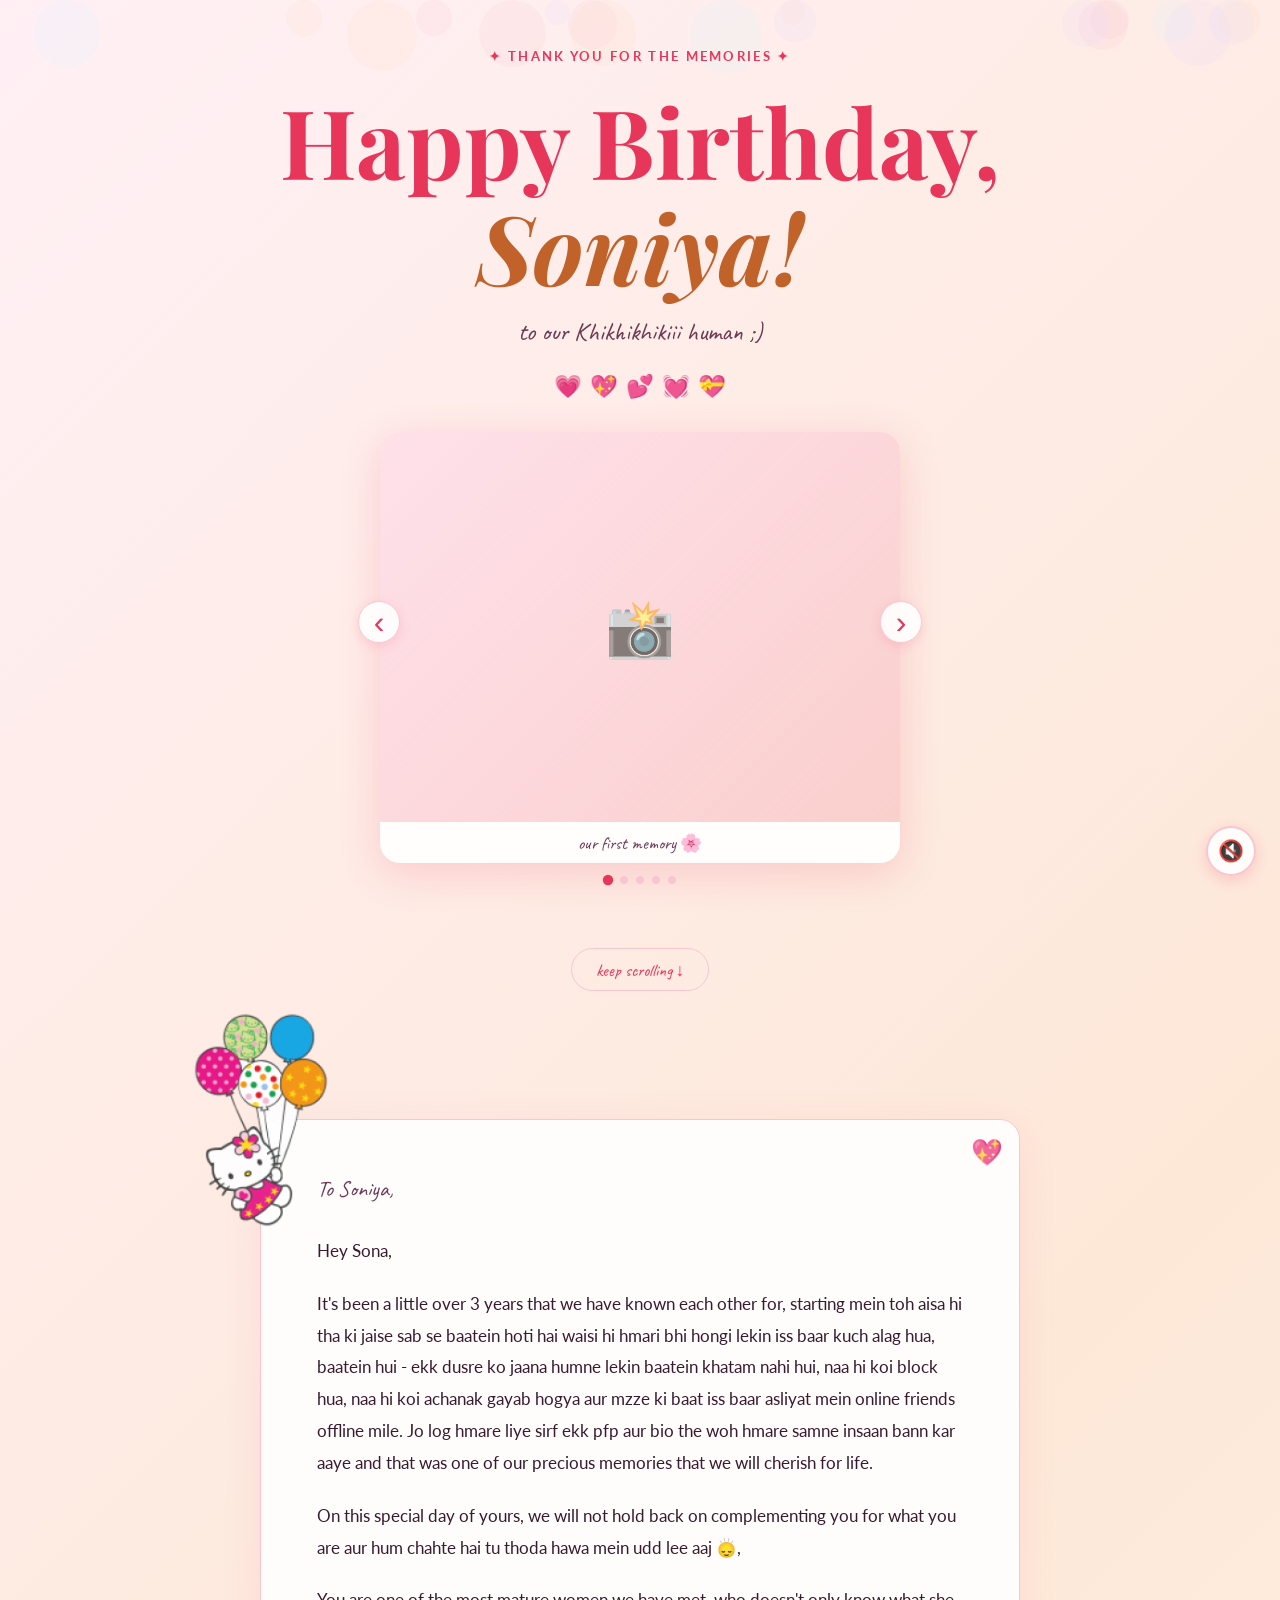
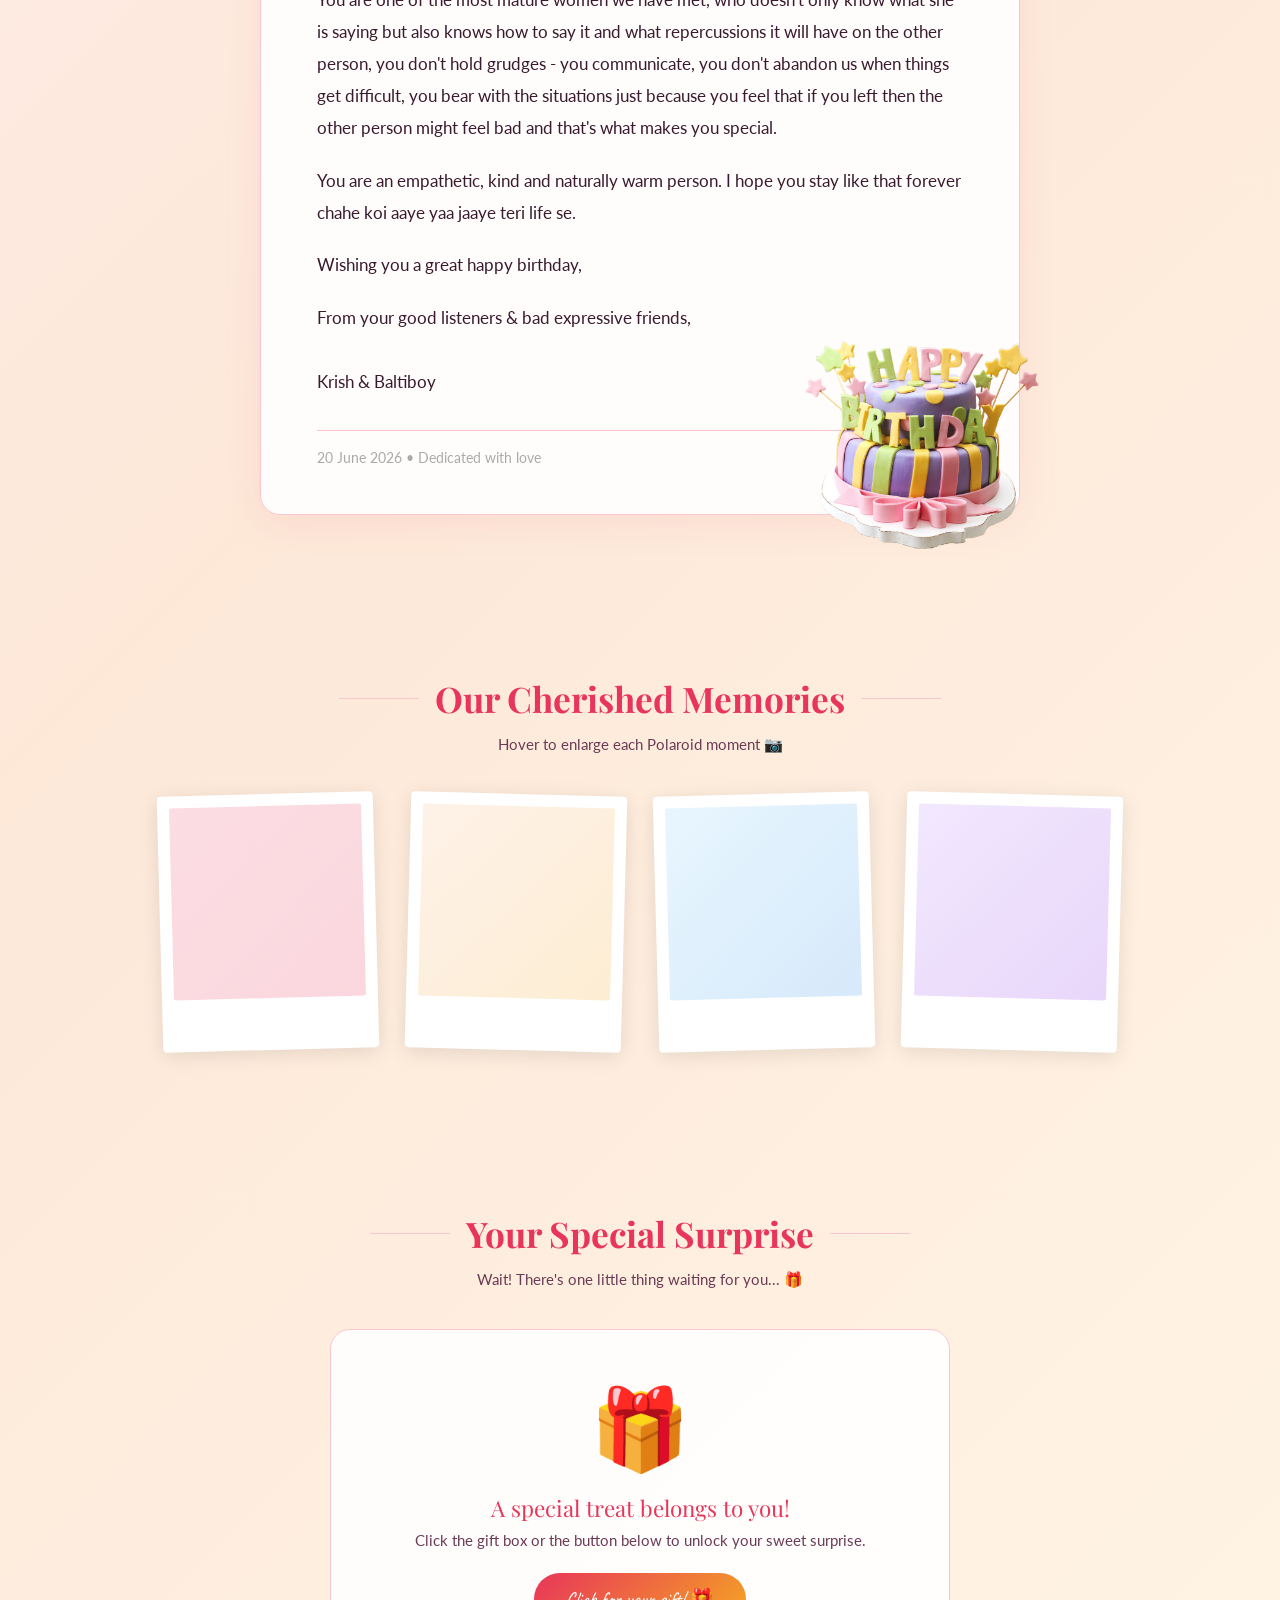
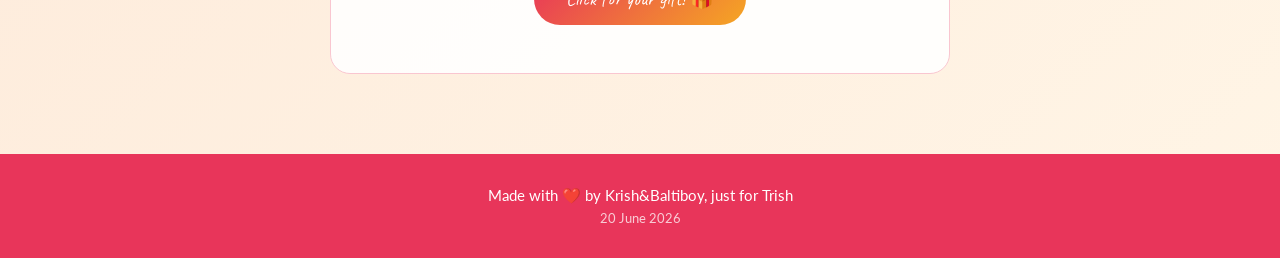
==== commit 31f24f8d: "modified" ====
--- a/index.html
+++ b/index.html
@@ -15,6 +15,9 @@
   </audio>
   <audio id="bdayMusic" loop preload="auto">
     <source src="music/videoplayback (1).m4a" type="audio/mp4">
+  </audio>
+  <audio id="giftMusic" preload="auto">
+    <source src="music/tada.m4a" type="audio/mp4">
   </audio>
 
   <!-- Music toggle button -->
@@ -73,6 +76,7 @@
   <!-- LETTER SECTION -->
   <section id="letter">
     <div class="letter-card">
+      <img class="letter-corner corner-top-left" src="images/1st.png" alt="Top left decoration">
       <span class="letter-heart">💖</span>
       <div class="letter-inner">
         <p class="salutation">To Soniya,</p>
@@ -85,6 +89,7 @@
         <p>From your good listeners & bad expressive friends,</p>
         <p class="sign-off">Krish & Baltiboy</p>
       </div>
+      <img class="letter-corner corner-bottom-right" src="images/2nd.png" alt="Bottom right decoration">
       <div class="letter-footer">
         <span class="letter-date" id="letterDate"></span>
       </div>
@@ -135,7 +140,7 @@
       <div class="gift-reveal" id="giftReveal">
         <div class="confetti-burst" id="confettiBurst"></div>
         <p class="reveal-title">Ta-Da! Go treat yourself! 🎉</p>
-        <p class="reveal-sub">Here is a little sweet treat. Go grab your favorite double chocolate cookie or a special latte today!</p>
+        <p class="reveal-sub">I remember that reel you sent jisme it was mentioned ki "don't give me birthday wishes, uski jagah paise bhej do". Here you go 💁‍♂️✨</p>
 
         <!-- IMAGE FOR GIFT SURPRISE -->
         <div class="note-wrapper">
--- a/style.css
+++ b/style.css
@@ -231,8 +231,29 @@
   opacity: 0;
   transform: translateY(30px);
   transition: opacity 0.7s ease, transform 0.7s ease;
+  overflow: visible;
 }
 .letter-card.visible { opacity: 1; transform: translateY(0); }
+
+.letter-corner {
+  position: absolute;
+  width: 240px;
+  height: auto;
+  object-fit: cover;
+  z-index: 1;
+  pointer-events: none;
+  opacity: 0.9;
+}
+
+.corner-top-left {
+  top: -120px;
+  left: -120px;
+}
+
+.corner-bottom-right {
+  bottom: -35px;
+  right: -20px;
+}
 
 .letter-heart {
   position: absolute;
@@ -242,6 +263,7 @@
   color: var(--pink);
   opacity: 0.9;
   animation: heartBeat 2s ease-in-out infinite;
+  z-index: 2;
 }
 
 .letter-inner p {
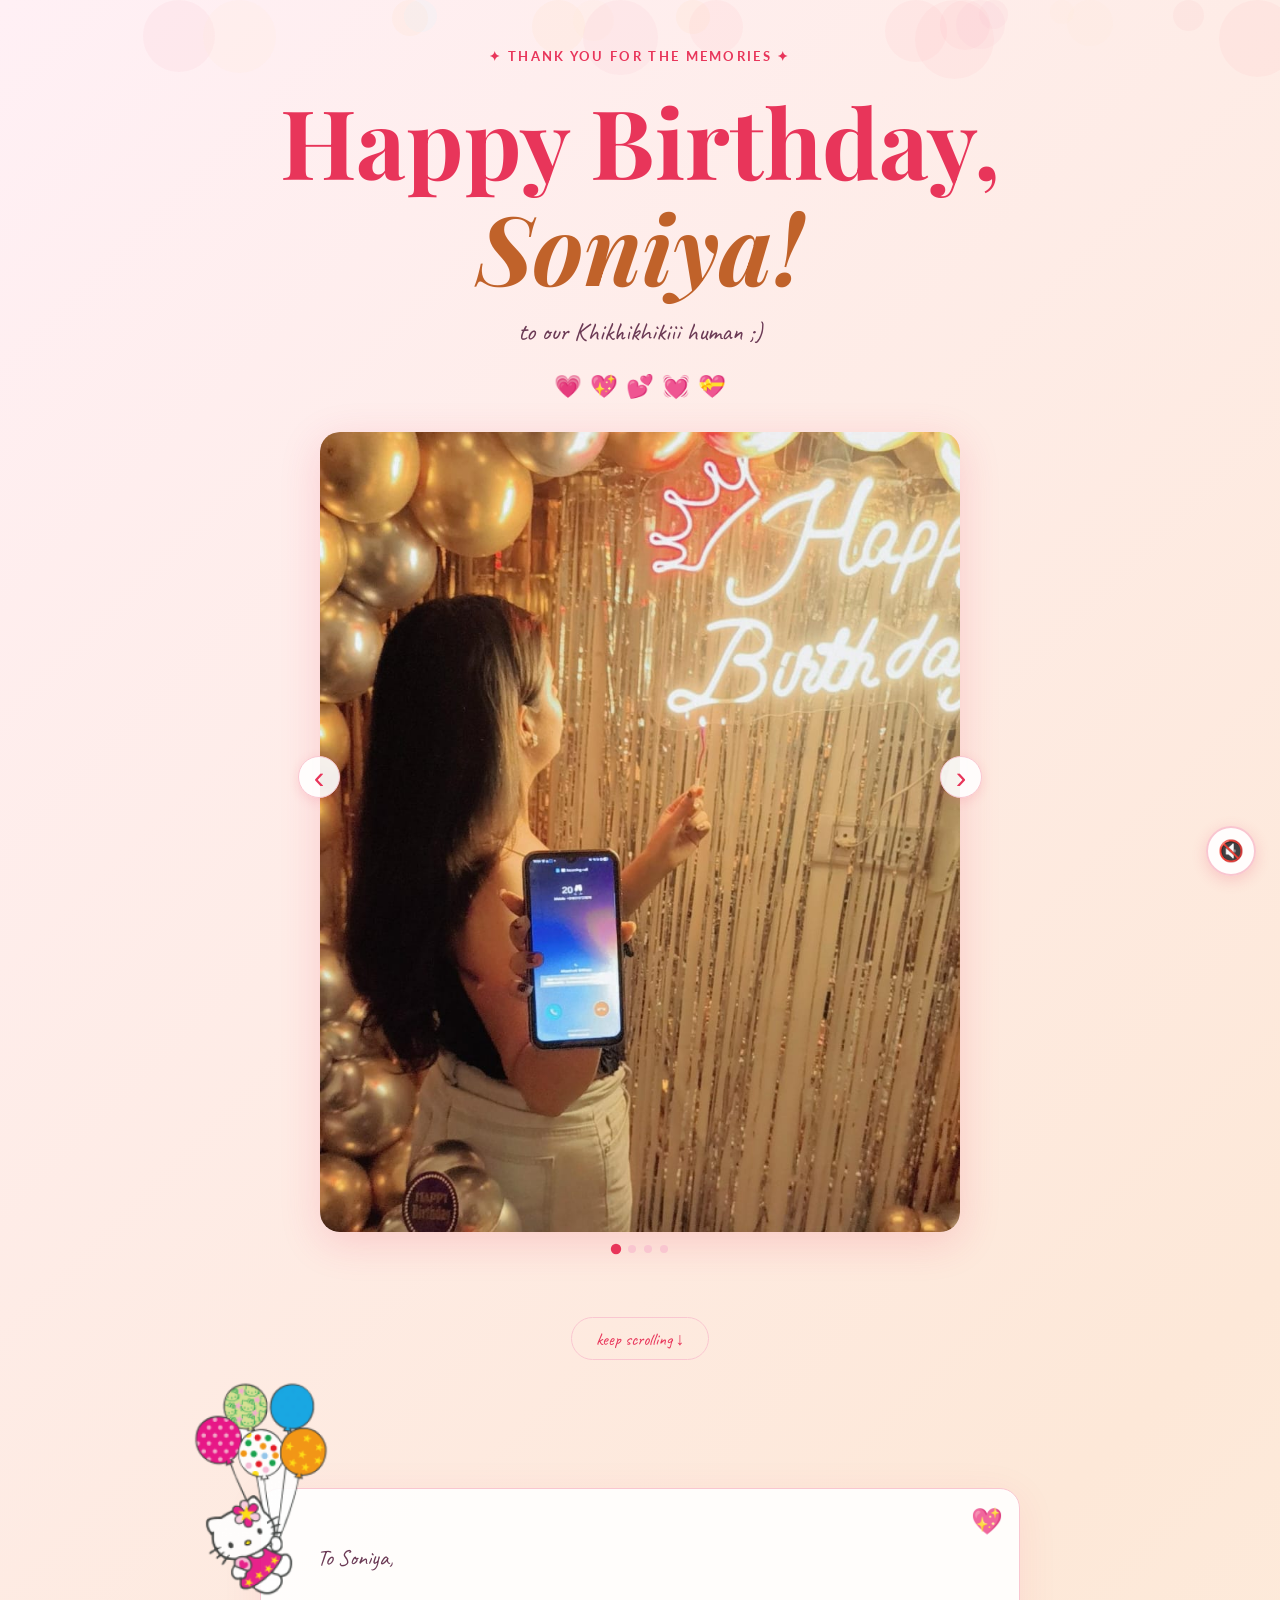
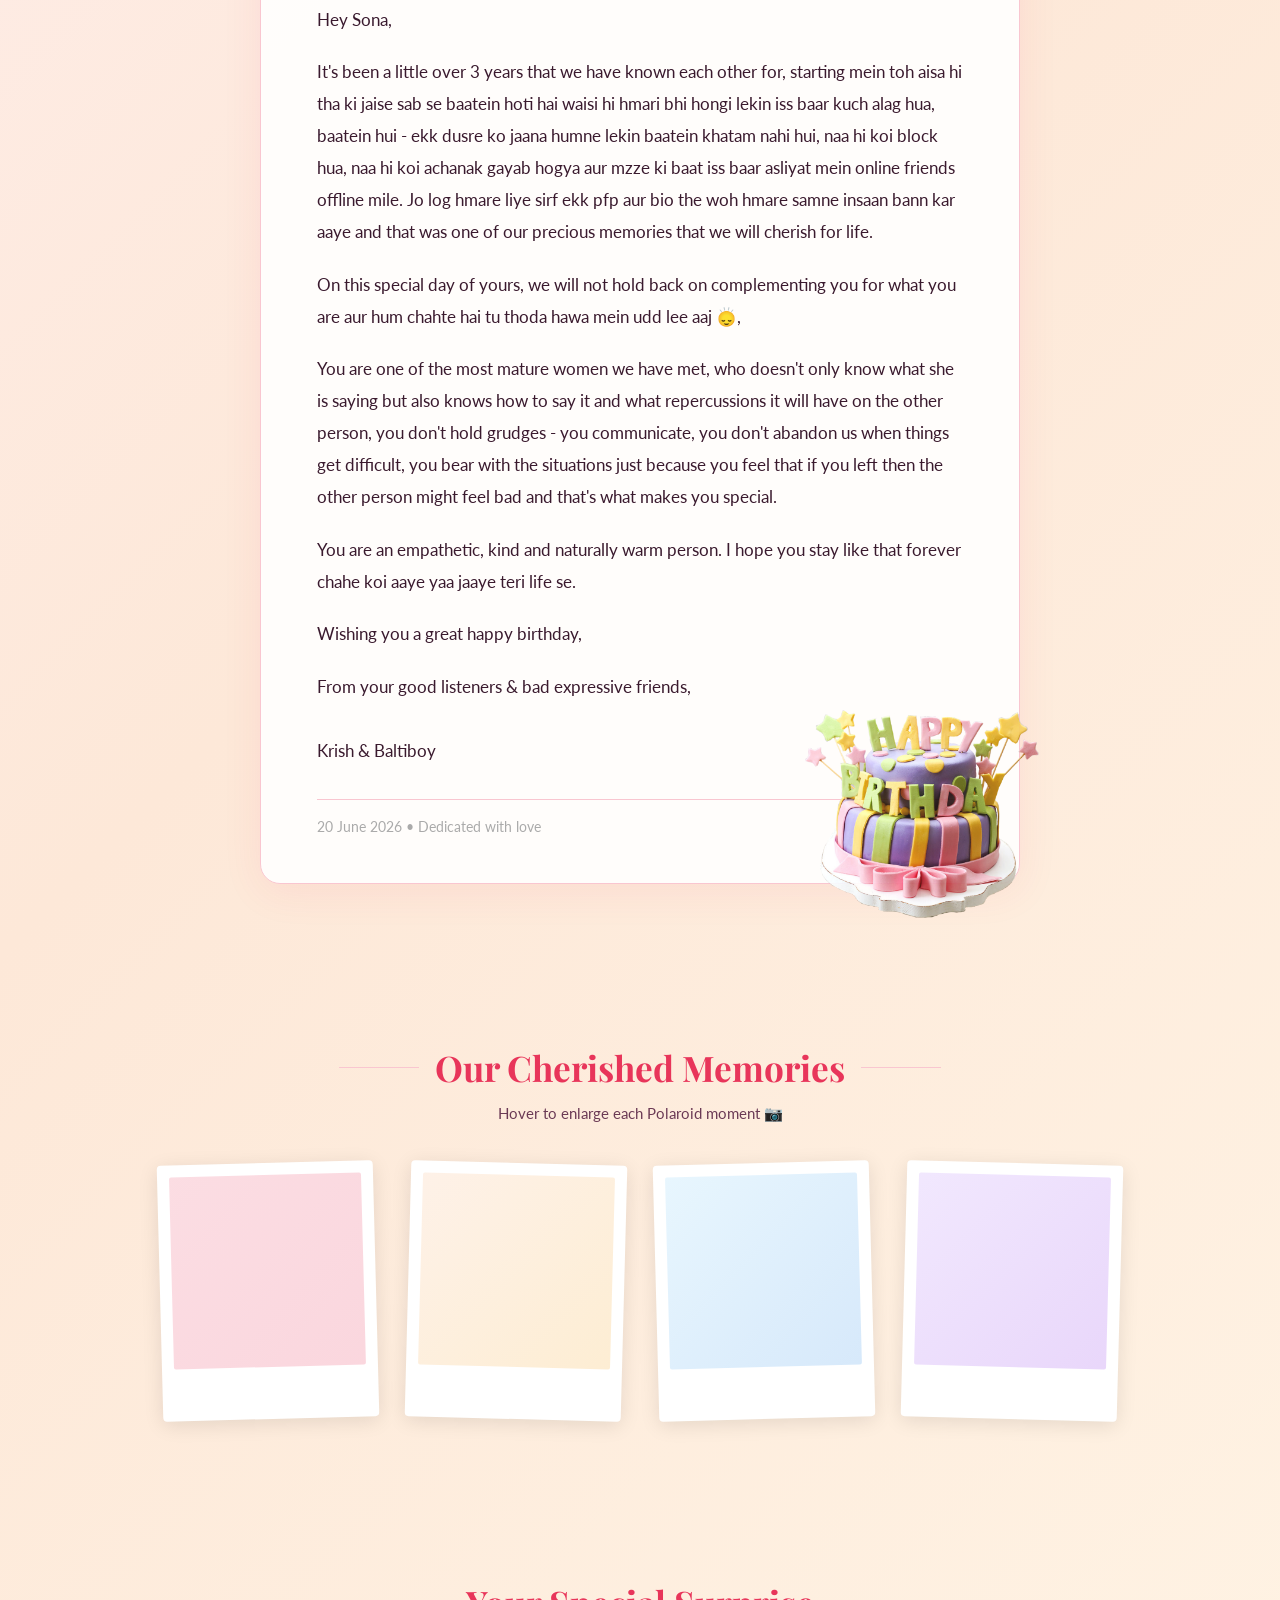
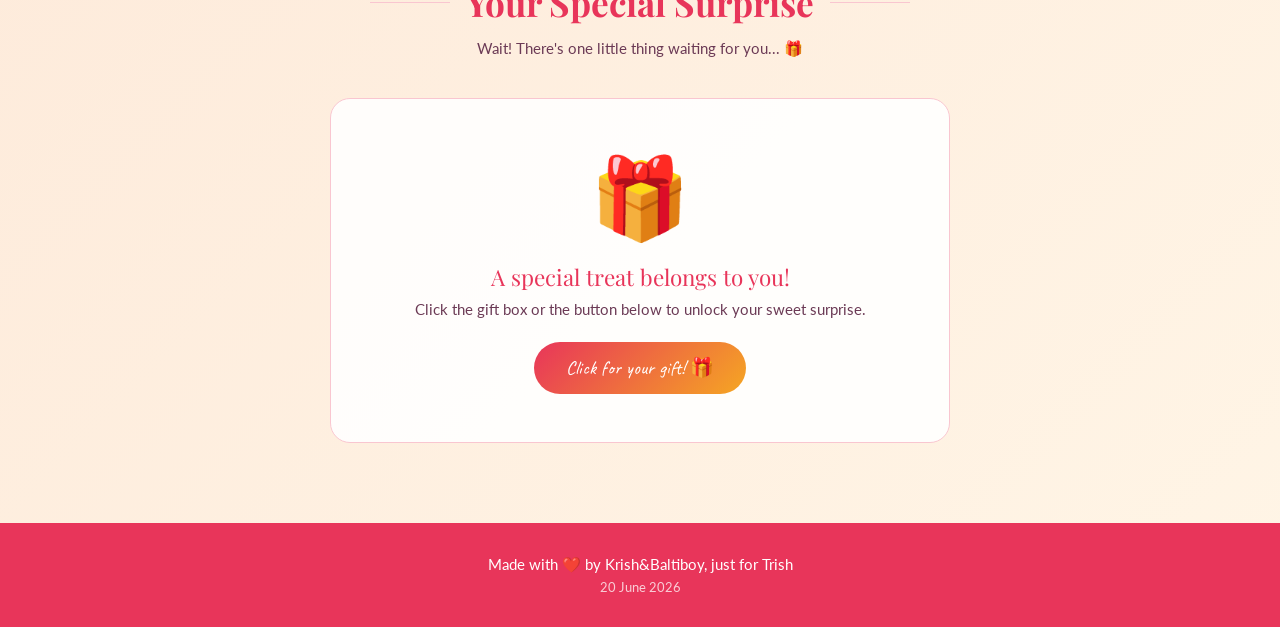
==== commit 3f6cec06: "carousal fixed" ====
--- a/index.html
+++ b/index.html
@@ -45,24 +45,26 @@
       <div class="carousel-track-outer">
         <div class="carousel-track" id="carouselTrack">
           <div class="carousel-slide">
-            <div class="carousel-photo cp1">📸</div>
-            <p class="carousel-caption">our first memory 🌸</p>
+            <div class="carousel-photo">
+              <img class="carousel-media" src="imgnvidbirthday/WhatsApp%20Image%202026-06-17%20at%207.54.47%20PM.jpeg" alt="Birthday memory 1">
+            </div>
           </div>
           <div class="carousel-slide">
-            <div class="carousel-photo cp2">📸</div>
-            <p class="carousel-caption">laughing together ✨</p>
+            <div class="carousel-photo">
+              <img class="carousel-media" src="imgnvidbirthday/WhatsApp%20Image%202026-06-17%20at%207.54.48%20PM.jpeg" alt="Birthday memory 2">
+            </div>
           </div>
           <div class="carousel-slide">
-            <div class="carousel-photo cp3">📸</div>
-            <p class="carousel-caption">always smiling 💫</p>
+            <div class="carousel-photo">
+              <img class="carousel-media" src="imgnvidbirthday/WhatsApp%20Image%202026-06-17%20at%207.54.51%20PM.jpeg" alt="Birthday memory 3">
+            </div>
           </div>
           <div class="carousel-slide">
-            <div class="carousel-photo cp4">📸</div>
-            <p class="carousel-caption">sweet moments 🎂</p>
-          </div>
-          <div class="carousel-slide">
-            <div class="carousel-photo cp5">📸</div>
-            <p class="carousel-caption">my favorite human 💖</p>
+            <div class="carousel-photo">
+              <video class="carousel-media" autoplay muted loop playsinline>
+                <source src="imgnvidbirthday/WhatsApp%20Video%202026-06-17%20at%207.54.48%20PM.mp4" type="video/mp4">
+              </video>
+            </div>
           </div>
         </div>
       </div>
--- a/style.css
+++ b/style.css
@@ -487,7 +487,7 @@
 .carousel-wrapper {
   position: relative;
   width: 100%;
-  max-width: 520px;
+  max-width: 640px;
   margin: 2rem auto 1.5rem;
   animation: fadeUp 1s ease 0.35s both;
 }
@@ -512,21 +512,22 @@
 
 .carousel-photo {
   width: 100%;
-  aspect-ratio: 4/3;
+  aspect-ratio: 4/5;
   display: flex;
   align-items: center;
   justify-content: center;
-  font-size: 3.5rem;
-  opacity: 0.55;
-  border-radius: 20px 20px 0 0;
-}
-/* To swap in a real photo, replace the background with:
-   background: url('images/photo1.jpg') center/cover no-repeat; */
-.cp1 { background: linear-gradient(135deg, #ffd6e8, #e8355a44); }
-.cp2 { background: linear-gradient(135deg, #fde8d8, #f5a62355); }
-.cp3 { background: linear-gradient(135deg, #d8f0fd, #3590e855); }
-.cp4 { background: linear-gradient(135deg, #e8d8fd, #9035e855); }
-.cp5 { background: linear-gradient(135deg, #d8fde8, #35e85555); }
+  overflow: hidden;
+  background: #fce7ef;
+  border-radius: 18px;
+}
+
+.carousel-media {
+  width: 100%;
+  height: 100%;
+  object-fit: cover;
+  object-position: center 18%;
+  display: block;
+}
 
 .carousel-caption {
   background: rgba(255,255,255,0.92);
@@ -583,8 +584,14 @@
 
 /* ── RESPONSIVE ── */
 @media (max-width: 600px) {
-  .letter-card { padding: 2rem 1.5rem; }
-  .polaroid-grid { grid-template-columns: repeat(2, 1fr); gap: 1rem; }
-  .cd-num { font-size: 1.2rem; }
-  .cd-block { min-width: 42px; padding: 0.2rem 0.5rem; }
+  .letter-card {
+    overflow: visible;
+  }
+
+  .corner-top-left {
+    width: 150px;
+    max-width: 42vw;
+    top: -32px;
+    left: -16px;
+  }
 }
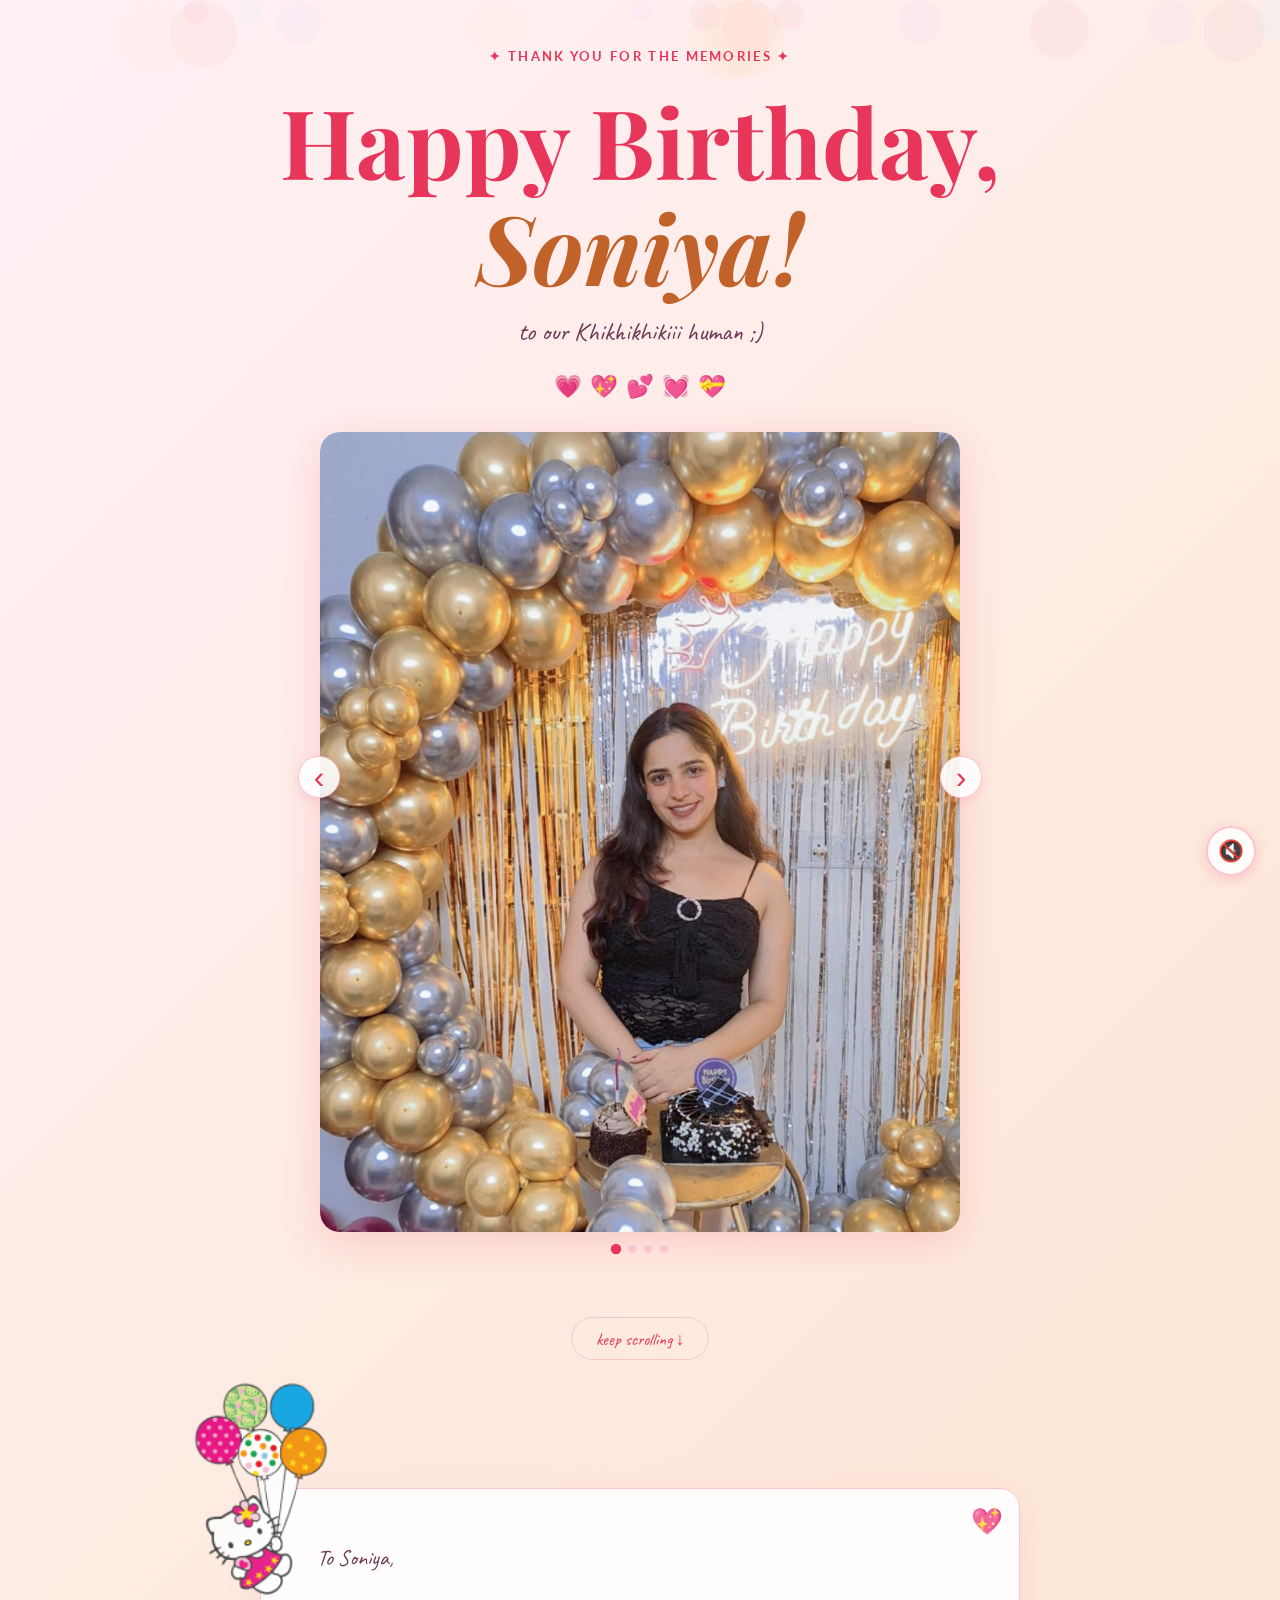
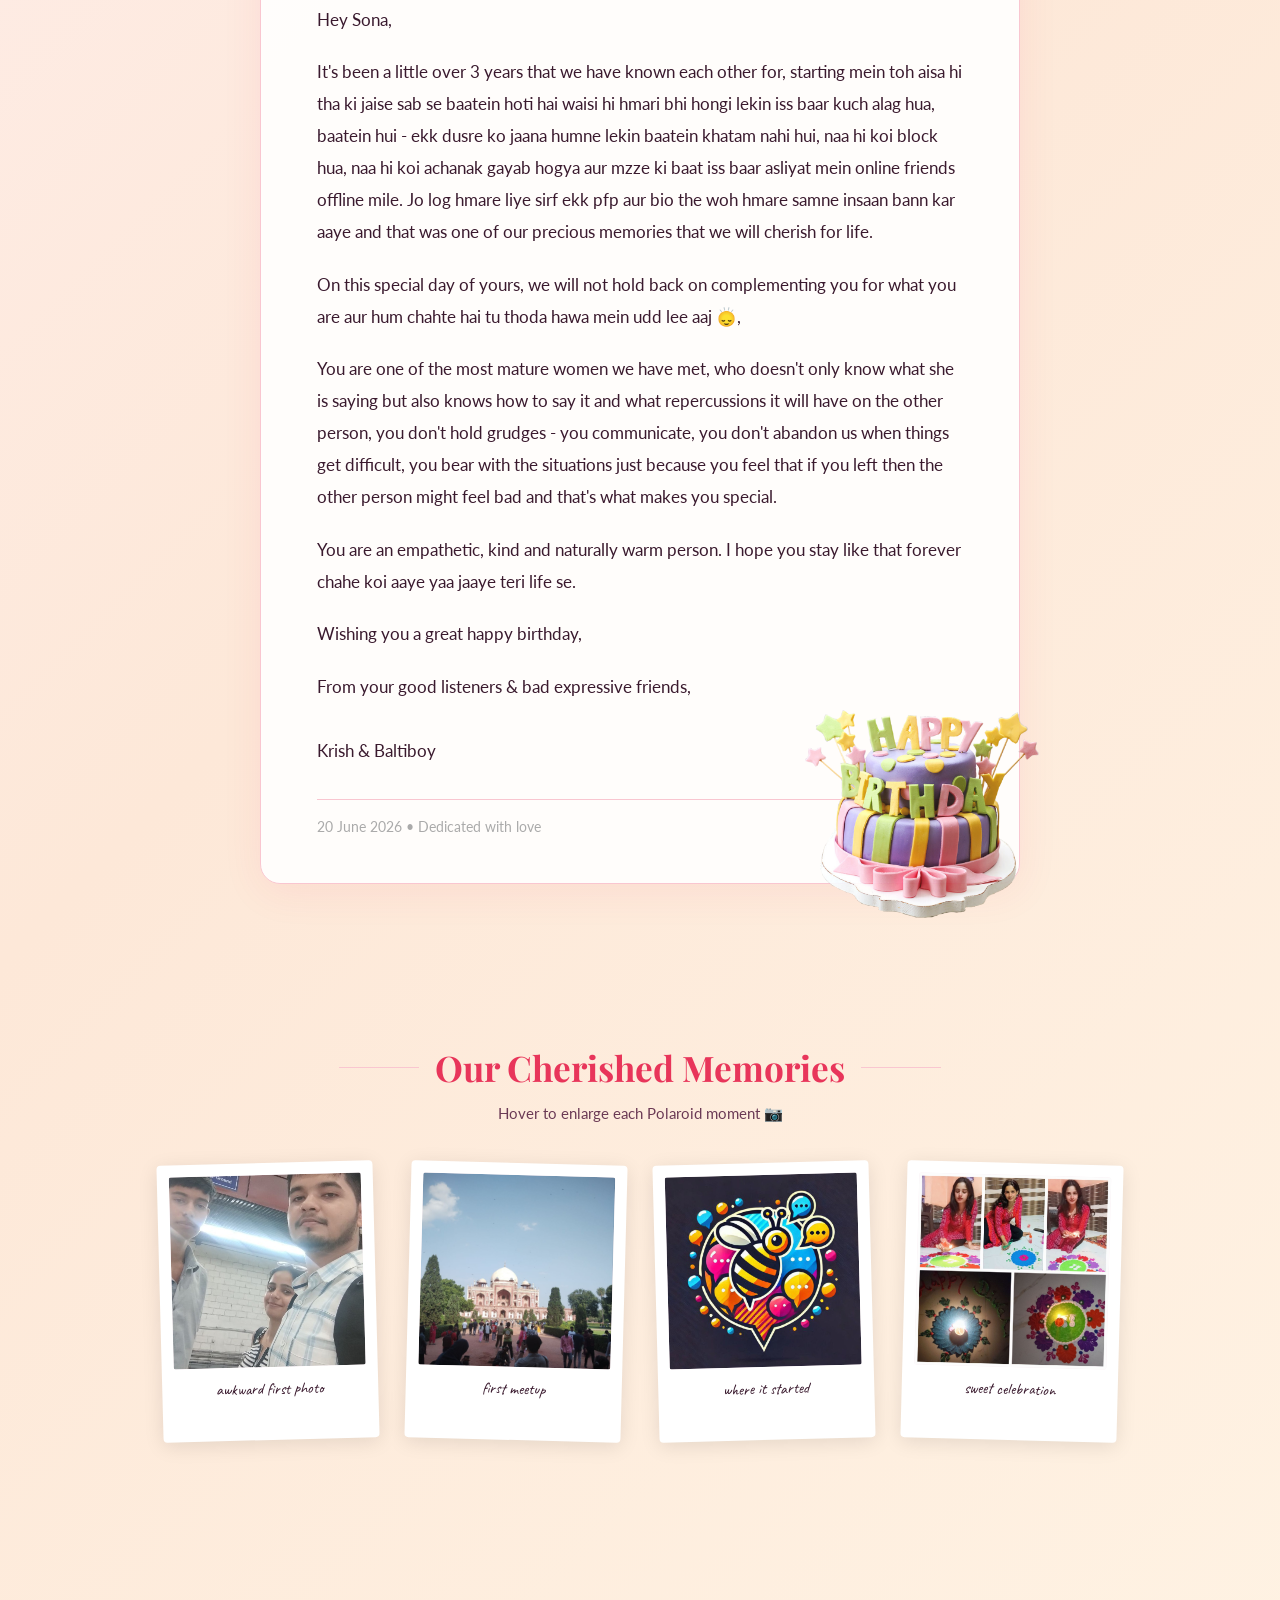
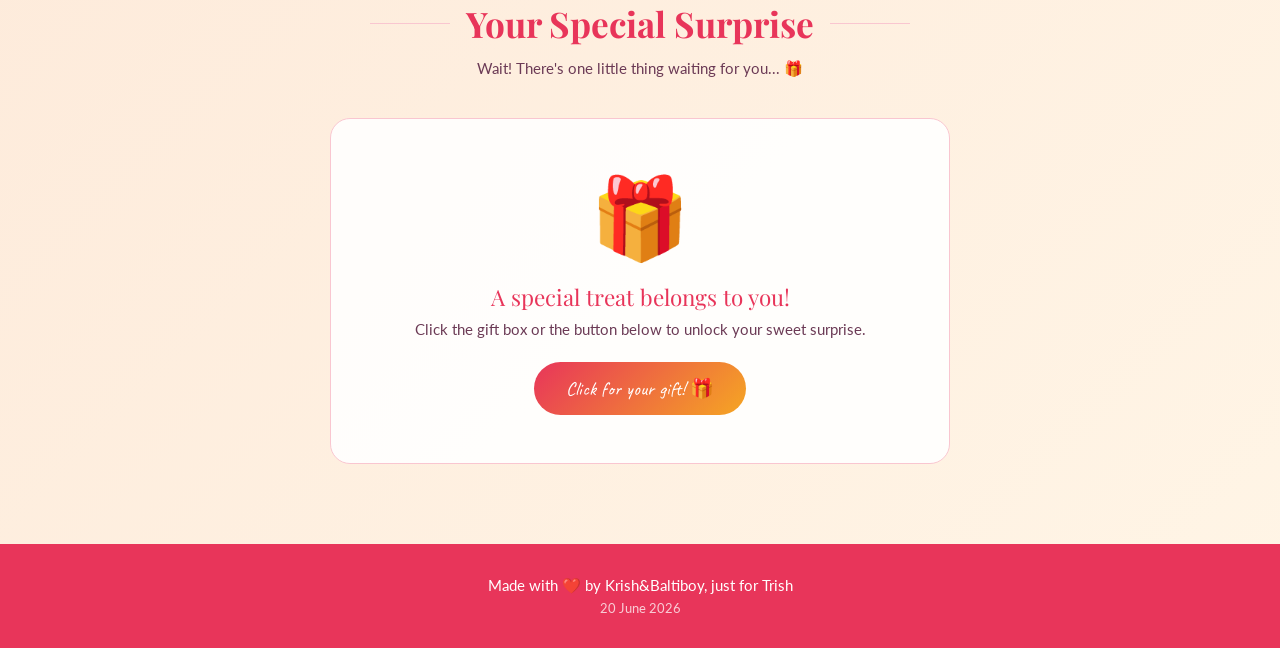
==== commit d0ebd75a: "final" ====
--- a/index.html
+++ b/index.html
@@ -46,16 +46,6 @@
         <div class="carousel-track" id="carouselTrack">
           <div class="carousel-slide">
             <div class="carousel-photo">
-              <img class="carousel-media" src="imgnvidbirthday/WhatsApp%20Image%202026-06-17%20at%207.54.47%20PM.jpeg" alt="Birthday memory 1">
-            </div>
-          </div>
-          <div class="carousel-slide">
-            <div class="carousel-photo">
-              <img class="carousel-media" src="imgnvidbirthday/WhatsApp%20Image%202026-06-17%20at%207.54.48%20PM.jpeg" alt="Birthday memory 2">
-            </div>
-          </div>
-          <div class="carousel-slide">
-            <div class="carousel-photo">
               <img class="carousel-media" src="imgnvidbirthday/WhatsApp%20Image%202026-06-17%20at%207.54.51%20PM.jpeg" alt="Birthday memory 3">
             </div>
           </div>
@@ -64,6 +54,16 @@
               <video class="carousel-media" autoplay muted loop playsinline>
                 <source src="imgnvidbirthday/WhatsApp%20Video%202026-06-17%20at%207.54.48%20PM.mp4" type="video/mp4">
               </video>
+            </div>
+          </div>
+          <div class="carousel-slide">
+            <div class="carousel-photo">
+              <img class="carousel-media" src="imgnvidbirthday/WhatsApp%20Image%202026-06-17%20at%207.54.47%20PM.jpeg" alt="Birthday memory 1">
+            </div>
+          </div>
+          <div class="carousel-slide">
+            <div class="carousel-photo">
+              <img class="carousel-media" src="imgnvidbirthday/WhatsApp%20Image%202026-06-17%20at%207.54.48%20PM.jpeg" alt="Birthday memory 2">
             </div>
           </div>
         </div>
@@ -108,16 +108,28 @@
     <p class="section-sub">Hover to enlarge each Polaroid moment 📷</p>
     <div class="polaroid-grid">
       <div class="polaroid">
-        <div class="polaroid-photo ph1"></div>
+        <div class="polaroid-photo ph1">
+          <img class="memory-photo" src="newji/gsf.jpeg" alt="Awkward first photo">
+        </div>
+        <p class="polaroid-label">awkward first photo</p>
       </div>
       <div class="polaroid">
-        <div class="polaroid-photo ph2"></div>
+        <div class="polaroid-photo ph2">
+          <img class="memory-photo" src="newji/first%20meetup.jpeg" alt="First meetup">
+        </div>
+        <p class="polaroid-label">first meetup</p>
       </div>
       <div class="polaroid">
-        <div class="polaroid-photo ph3"></div>
+        <div class="polaroid-photo ph3">
+          <img class="memory-photo" src="newji/where%20it%20started.jpeg" alt="Where it started">
+        </div>
+        <p class="polaroid-label">where it started</p>
       </div>
       <div class="polaroid">
-        <div class="polaroid-photo ph4"></div>
+        <div class="polaroid-photo ph4">
+          <img class="memory-photo" src="newji/sweet%20celebration.jpeg" alt="Sweet celebration">
+        </div>
+        <p class="polaroid-label">sweet celebration</p>
       </div>
     </div>
   </section>
--- a/style.css
+++ b/style.css
@@ -358,13 +358,17 @@
   display: flex;
   align-items: center;
   justify-content: center;
-  font-size: 2.5rem;
-  opacity: 0.6;
-}
-.ph1 { background: linear-gradient(135deg, #f9c6d0, #e8355a55); }
-.ph2 { background: linear-gradient(135deg, #fde8d8, #f5a62355); }
-.ph3 { background: linear-gradient(135deg, #d8f0fd, #3590e855); }
-.ph4 { background: linear-gradient(135deg, #e8d8fd, #9035e855); }
+  overflow: hidden;
+  background: #f9eef3;
+}
+
+.memory-photo {
+  width: 100%;
+  height: 100%;
+  object-fit: cover;
+  object-position: center 10%;
+  display: block;
+}
 
 .polaroid-label {
   font-family: 'Caveat', cursive;
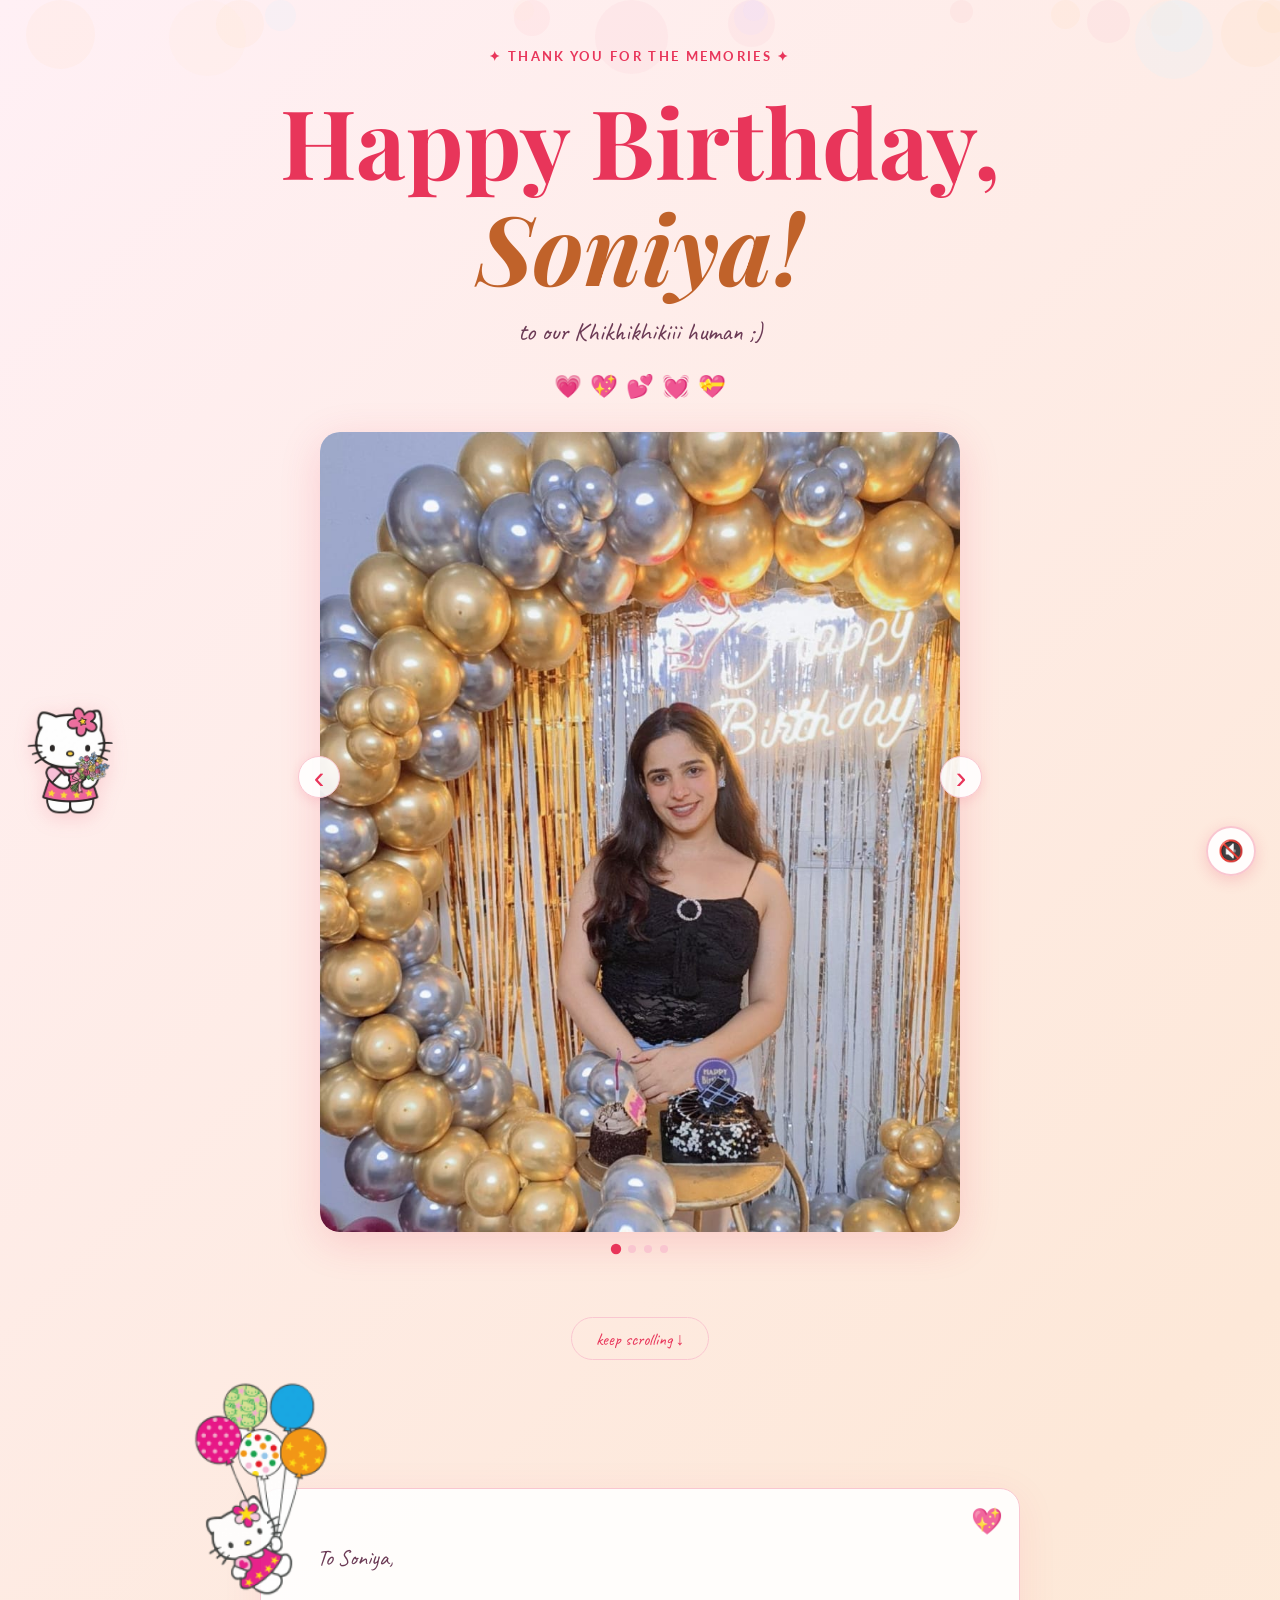
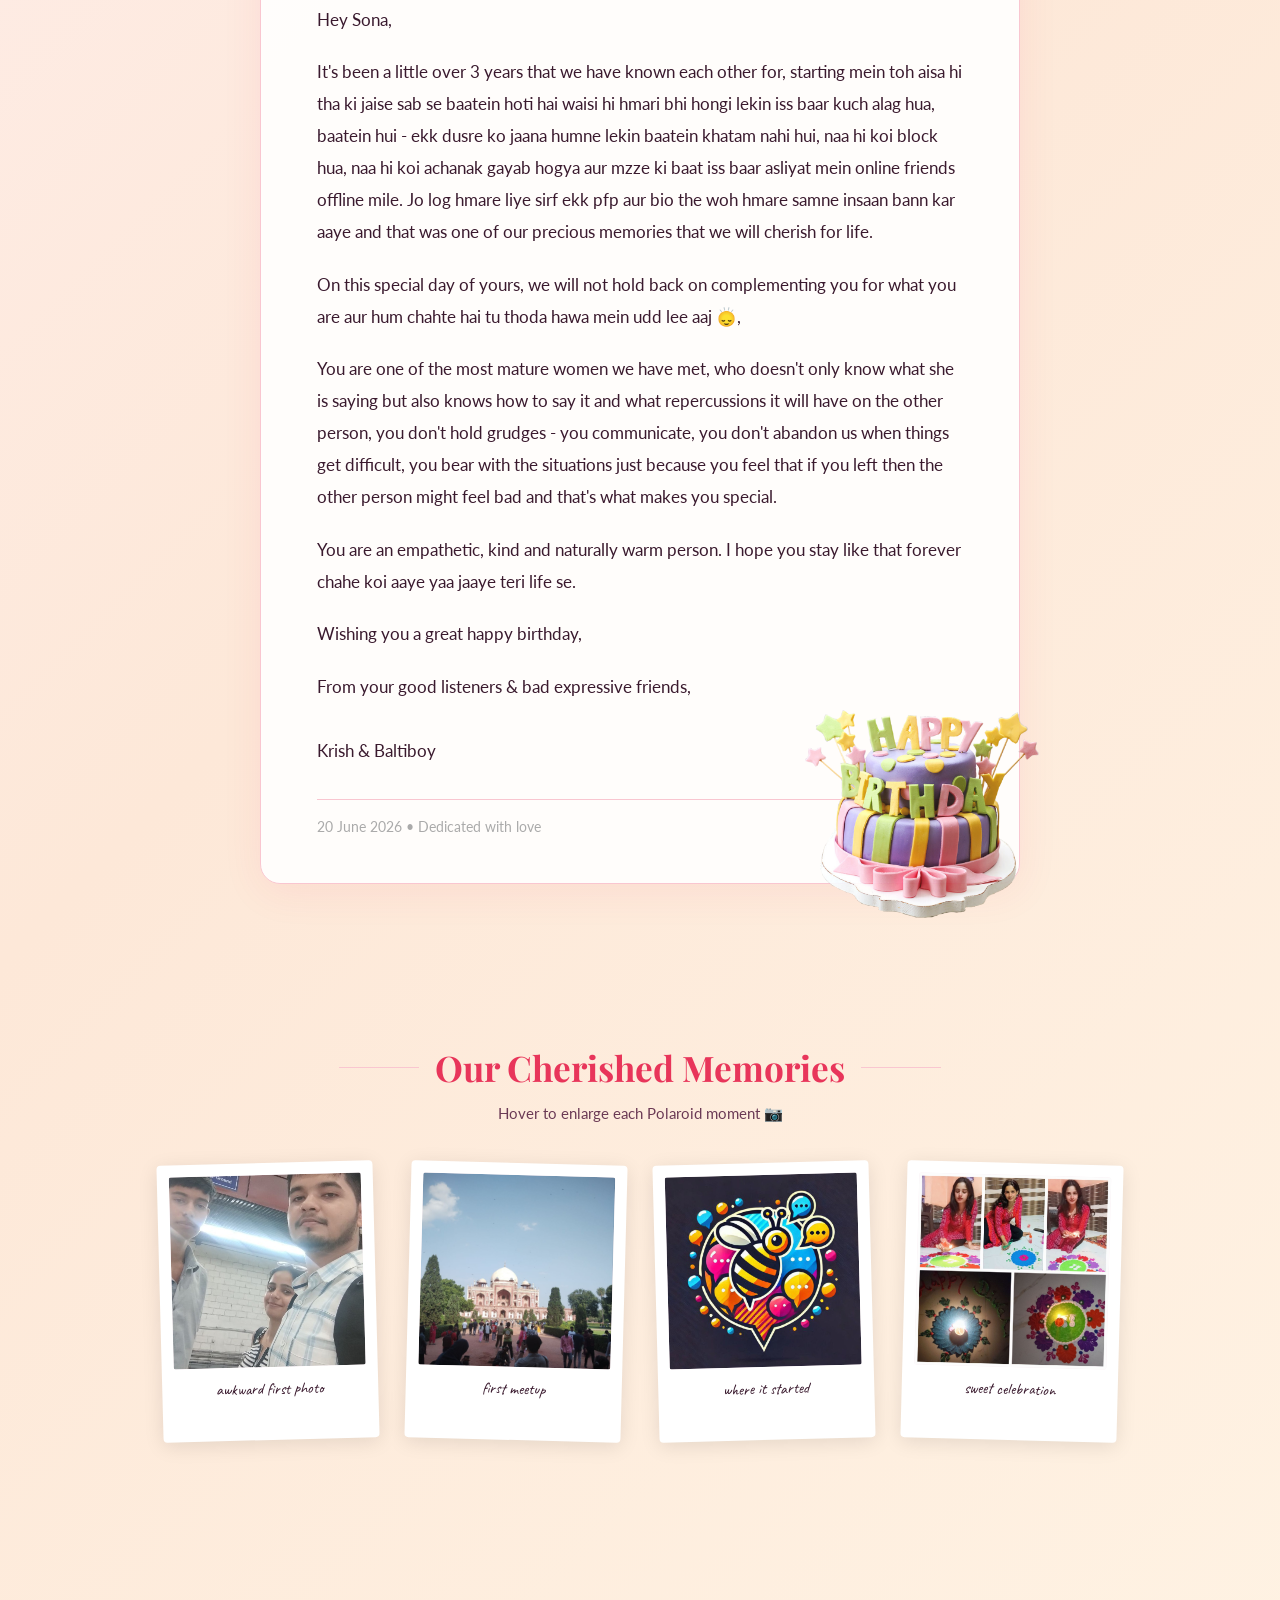
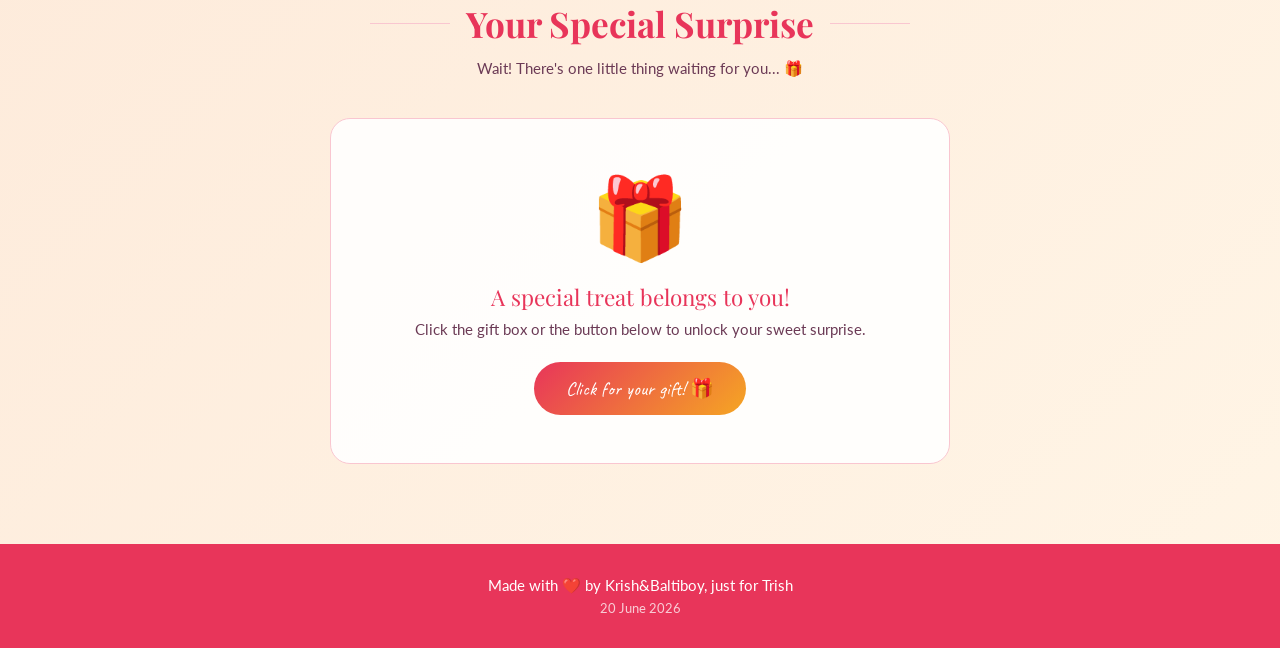
==== commit 595c1dee: "cat" ====
--- a/index.html
+++ b/index.html
@@ -172,6 +172,14 @@
     <p class="footer-date" id="footerDate"></p>
   </footer>
 
+  <!-- CAT WIDGET -->
+  <div id="cat-widget">
+    <div id="cat-bubble"></div>
+    <div id="cat-body" aria-label="Fits character">
+      <img class="cat-image" src="images/fits.png" alt="Fits illustration">
+    </div>
+  </div>
+
   <script src="script.js"></script>
 </body>
 </html>
--- a/style.css
+++ b/style.css
@@ -24,6 +24,67 @@
 /* Birthday mode — extra sparkle background */
 body.is-bday {
   background: linear-gradient(135deg, #ffe0ec 0%, #ffd6c8 50%, #fff0d6 100%);
+}
+
+/* ── CAT WIDGET ── */
+#cat-widget {
+  position: fixed;
+  left: 0;
+  bottom: 80px;
+  z-index: 9999;
+  width: 140px;
+  display: flex;
+  flex-direction: column;
+  align-items: flex-start;
+  pointer-events: none;
+  user-select: none;
+  font-family: 'Caveat', cursive, sans-serif;
+}
+#cat-bubble {
+  position: absolute;
+  top: -58px;
+  right: 10px;
+  max-width: 180px;
+  min-width: 90px;
+  background: rgba(255, 240, 245, 0.96);
+  border: 1px solid #e8355a;
+  border-radius: 999px;
+  padding: 6px 10px;
+  color: #3a1a2e;
+  font-size: 14px;
+  line-height: 1.3;
+  text-align: center;
+  box-shadow: 0 3px 10px rgba(232,53,90,0.12);
+  opacity: 0;
+  transform: translateY(6px) scale(0.95);
+  transition: opacity 0.3s ease, transform 0.3s ease;
+  pointer-events: auto;
+}
+#cat-bubble.show {
+  opacity: 1;
+  transform: translateY(0) scale(1);
+}
+#cat-body {
+  position: relative;
+  width: 140px;
+  height: 120px;
+  display: flex;
+  align-items: center;
+  justify-content: center;
+  pointer-events: auto;
+  cursor: grab;
+  transition: transform 0.2s ease;
+  filter: drop-shadow(0 4px 10px rgba(232,53,90,0.18));
+}
+#cat-body:hover { transform: scale(1.04); }
+#cat-body:active,
+#cat-body.dragging { cursor: grabbing; }
+.cat-image {
+  width: 100%;
+  height: 100%;
+  object-fit: contain;
+  display: block;
+  pointer-events: none;
 }
 
 /* ── MUSIC BUTTON ── */
